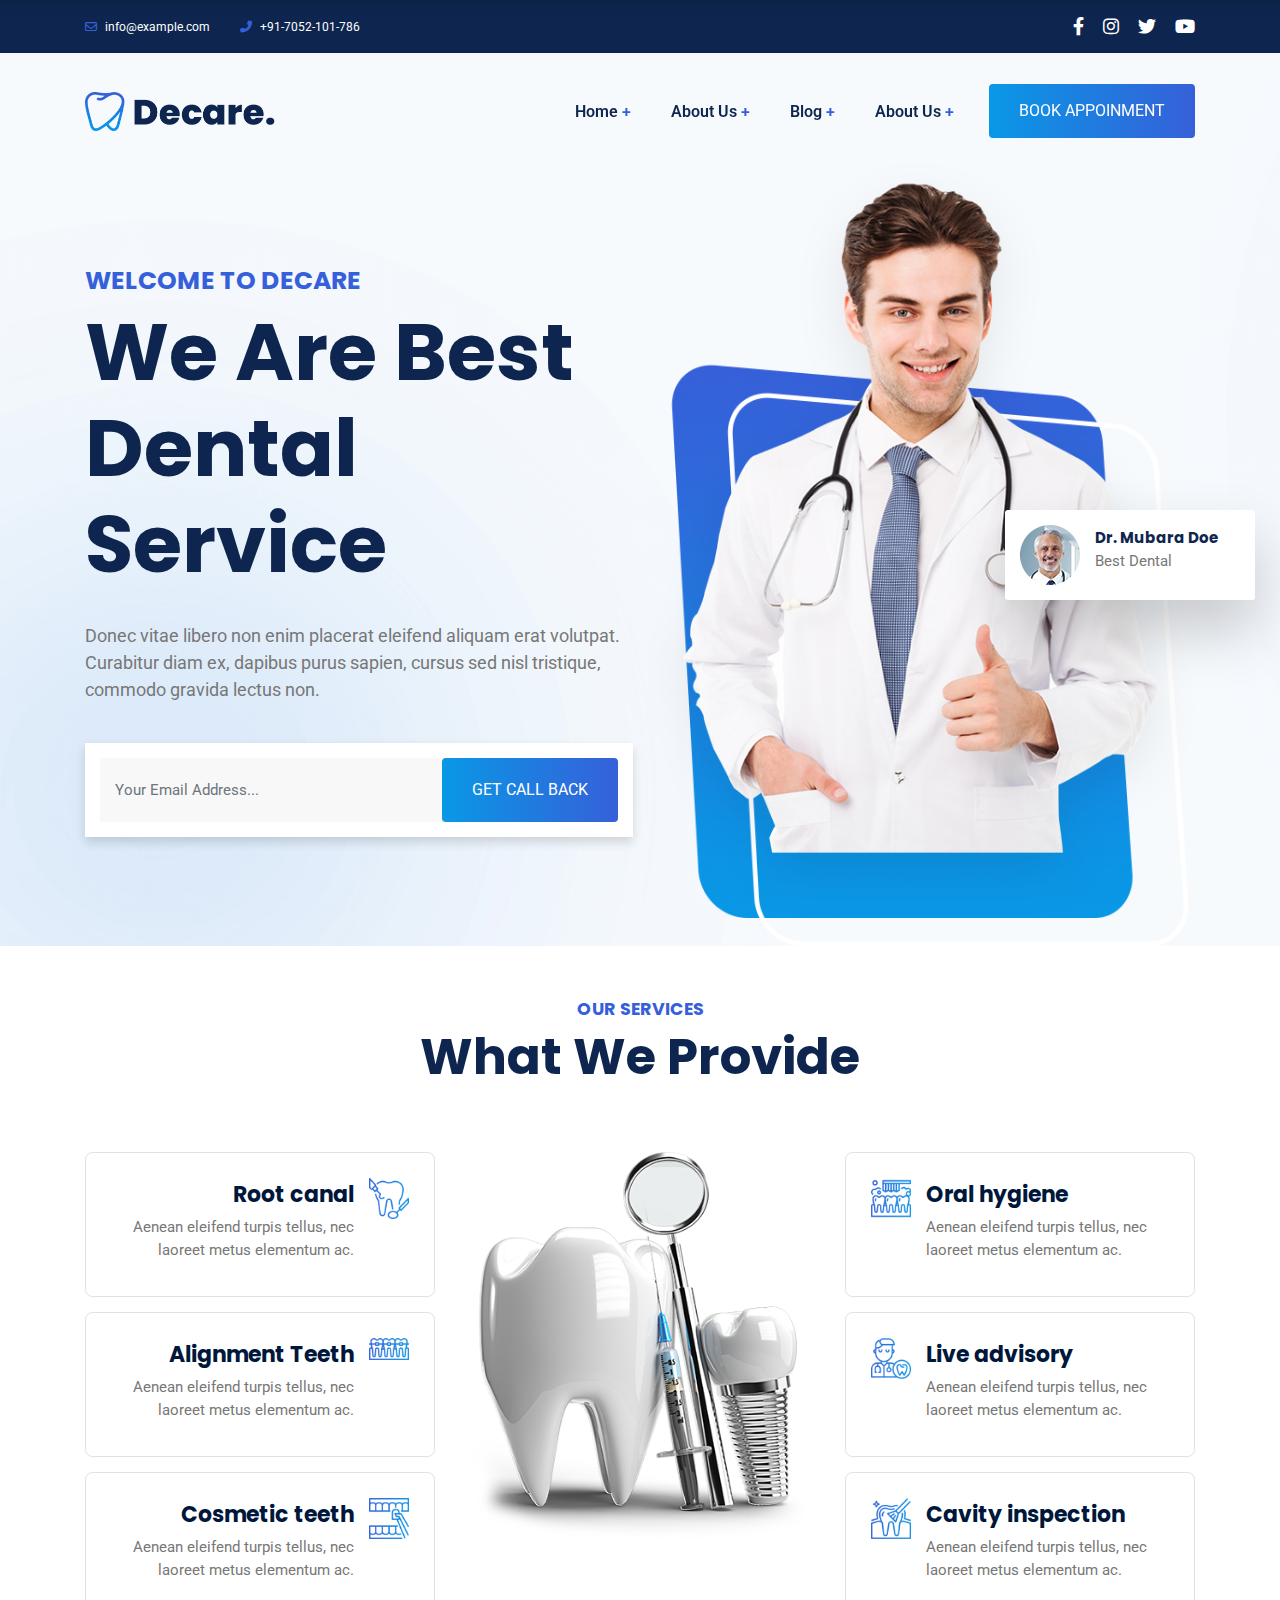
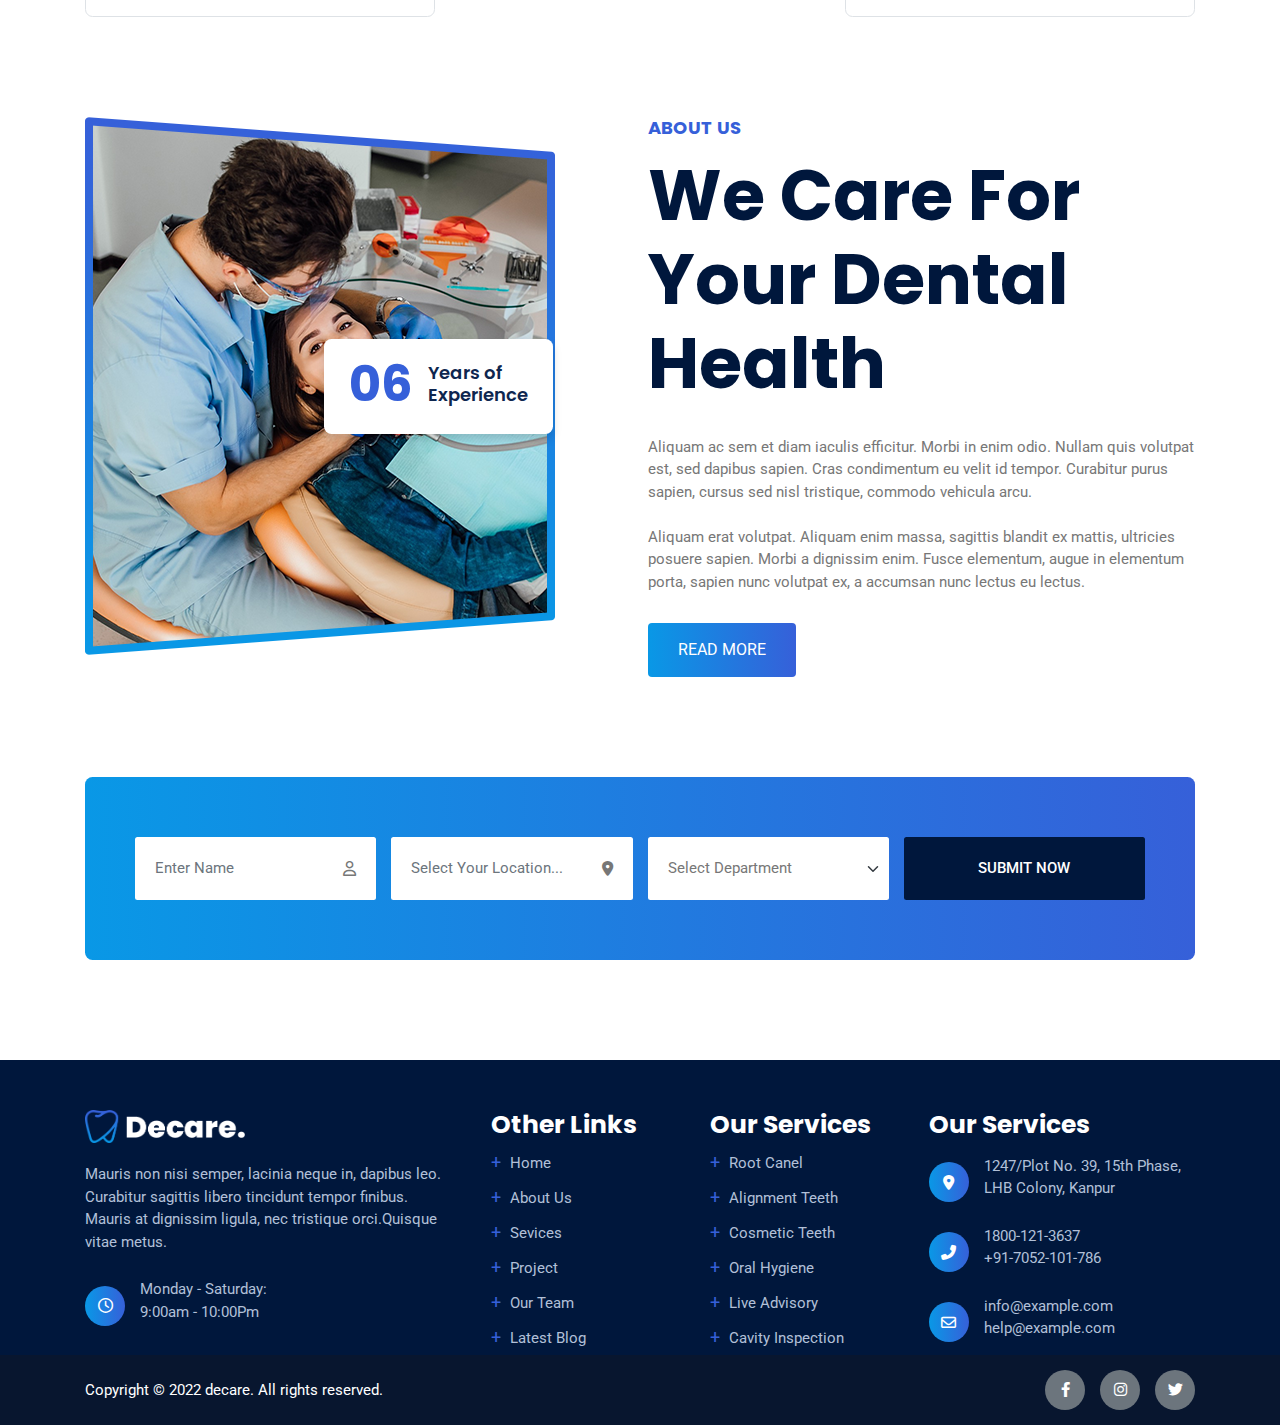
==== index.html @ ecaf7321 "initial commit" ====
<!DOCTYPE html>
<html lang="en">

<head>
    <meta charset="UTF-8" />
    <meta http-equiv="X-UA-Compatible" content="IE=edge" />
    <meta name="viewport" content="width=device-width, initial-scale=1.0" />

    <!-- Fonts -->
    <link rel="preconnect" href="https://fonts.googleapis.com">
    <link rel="preconnect" href="https://fonts.gstatic.com" crossorigin>
    <link
        href="https://fonts.googleapis.com/css2?family=Poppins:wght@400;500;600;700&family=Roboto:wght@400;500;700&display=swap"
        rel="stylesheet">

    <!-- Fontawesome CSS -->
    <link rel="stylesheet" href="assets/vendors/fontawesome/css/all.min.css" />

    <!-- Bootstrap CSS -->
    <link rel="stylesheet" href="assets/css/bootstrap.min.css" />

    <!-- Swiper CSS -->
    <link rel="stylesheet" href="assets/css/swiper-bundle.min.css" />

    <!-- Custom CSS -->
    <link rel="stylesheet" href="assets/css/main.css" />
    <title>Dental Care</title>
</head>

<body>

    <!-- Header Starts Here -->
    <header class="header" id="header">
        <!-- Header Top -->
        <div class="header-top bgText text-white py-4">
            <div class="container">
                <div class="d-flex justify-content-between align-items-center">
                    <div class="d-flex align-items-center gap-4 gap-xl-5 fs-12 py-2">
                        <div class="">
                            <span class="themeColorDark me-2">
                                <i class="fa-regular fa-envelope"></i>
                            </span>
                            <span>
                                info@example.com
                            </span>
                        </div>
                        <div class="">
                            <span class="themeColorDark me-2">
                                <i class="fa-solid fa-phone-flip"></i>
                            </span>
                            <span>
                                +91-7052-101-786
                            </span>
                        </div>
                    </div>
                    <div class="">
                        <ul class="fs-18">
                            <li class="d-inline-block ms-4">
                                <a class="text-white hoverThemeDark" href="#">
                                    <i class="fa-brands fa-facebook-f"></i>
                                </a>
                            </li>
                            <li class="d-inline-block ms-4">
                                <a class="text-white hoverThemeDark" href="#">
                                    <i class="fa-brands fa-instagram"></i>
                                </a>
                            </li>
                            <li class="d-inline-block ms-4">
                                <a class="text-white hoverThemeDark" href="#">
                                    <i class="fa-brands fa-twitter"></i>
                                </a>
                            </li>
                            <li class="d-inline-block ms-4">
                                <a class="text-white hoverThemeDark" href="#">
                                    <i class="fa-brands fa-youtube"></i>
                                </a>
                            </li>
                        </ul>

                    </div>
                </div>
            </div>
        </div>

        <!-- Header Main -->
        <nav class="navbar navbar-expand-lg bg-transparent pt-5 position-relative" style="z-index: 1000">
            <div class="container">
                <a class="navbar-brand logo" href="index.html">
                    <img src="assets/images/logo.png" alt="Logo">
                </a>

                <button class="navbar-toggler" type="button" data-bs-toggle="collapse"
                    data-bs-target="#navbarSupportedContent" aria-controls="navbarSupportedContent"
                    aria-expanded="false" aria-label="Toggle navigation">
                    <span class="navbar-toggler-icon"></span>
                </button>

                <div class="collapse navbar-collapse" id="navbarSupportedContent">
                    <ul
                        class="navbar-nav ms-auto mb-2 mb-lg-0 fontRoboto fw-semibold align-items-center gap-5 text-capitalize">
                        <li class="nav-item">
                            <a class="nav-link textColor hoverThemeDark" aria-current="page" href="index.html">
                                Home
                                <span class="themeColorDark">+</span>
                            </a>
                        </li>
                        <li class="nav-item">
                            <a class="nav-link textColor hoverThemeDark" aria-current="page" href="index.html">
                                About Us
                                <span class="themeColorDark">+</span>
                            </a>
                        </li>
                        <li class="nav-item">
                            <a class="nav-link textColor hoverThemeDark" aria-current="page" href="blog.html">
                                Blog
                                <span class="themeColorDark">+</span>
                            </a>
                        </li>
                        <li class="nav-item">
                            <a class="nav-link textColor hoverThemeDark" aria-current="page" href="contact.html">
                                About Us
                                <span class="themeColorDark">+</span>
                            </a>
                        </li>
                        <li class="nav-item">
                            <a class="btn btnPrimary py-4" aria-current="page" href="contact.html">
                                Book appoinment
                            </a>
                        </li>
                    </ul>
                </div>
            </div>
        </nav>

        <!-- Sticy Navbar -->
        <nav class="navbar navbar-expand-lg bg-white shadow py-4" id="stickyNav">
            <div class="container">
                <a class="navbar-brand logo" href="index.html">
                    <img src="assets/images/logo.png" alt="Logo">
                </a>

                <button class="navbar-toggler" type="button" data-bs-toggle="collapse"
                    data-bs-target="#navbarSupportedContent" aria-controls="navbarSupportedContent"
                    aria-expanded="false" aria-label="Toggle navigation">
                    <span class="navbar-toggler-icon"></span>
                </button>

                <div class="collapse navbar-collapse" id="navbarSupportedContent">
                    <ul
                        class="navbar-nav ms-auto mb-2 mb-lg-0 fontRoboto fw-semibold align-items-center gap-5 text-capitalize">
                        <li class="nav-item">
                            <a class="nav-link textColor hoverThemeDark" aria-current="page" href="index.html">
                                Home
                                <span class="themeColorDark">+</span>
                            </a>
                        </li>
                        <li class="nav-item">
                            <a class="nav-link textColor hoverThemeDark" aria-current="page" href="index.html">
                                About Us
                                <span class="themeColorDark">+</span>
                            </a>
                        </li>
                        <li class="nav-item">
                            <a class="nav-link textColor hoverThemeDark" aria-current="page" href="blog.html">
                                Blog
                                <span class="themeColorDark">+</span>
                            </a>
                        </li>
                        <li class="nav-item">
                            <a class="nav-link textColor hoverThemeDark" aria-current="page" href="contact.html">
                                About Us
                                <span class="themeColorDark">+</span>
                            </a>
                        </li>
                        <li class="nav-item">
                            <a class="btn btnPrimary py-4" aria-current="page" href="contact.html">
                                Book appoinment
                            </a>
                        </li>
                    </ul>
                </div>
            </div>
        </nav>
    </header>
    <!-- Header Ends Here -->



    <!-- Main Contents Start Here -->
    <main class="main" id="main">

        <!-- Home Banner Section Starts Here -->
        <section class="homeBanner pb-0">
            <div class="container">
                <div class="row align-items-center">
                    <div class="col-lg-6">
                        <div class="">
                            <h3 class="text-uppercase themeColorDark fw-bold fontPoppins h1 lh-base">Welcome to decare
                            </h3>
                            <h1 class="text-capitalize fw-bold fontPoppins fs-80 mb-5">We are best dental service
                            </h1>
                            <p class="fs-18 textColorLight lh-base mb-5 pb-3">
                                Donec vitae libero non enim placerat eleifend aliquam erat volutpat. Curabitur diam ex,
                                dapibus purus sapien, cursus sed
                                nisl tristique, commodo gravida lectus non.
                            </p>

                            <form action="">
                                <div class="input-group mb-3 bg-white border-0 p-4 shadow">
                                    <input type="email" class="form-control bgLight3 px-4 fs-15"
                                        placeholder="Your Email Address..." required>
                                    <span class="input-group-text border-0 bg-transparent p-0">
                                        <button class="btn btnPrimary">Get call back</button>
                                    </span>
                                </div>
                            </form>
                        </div>
                    </div>
                    <div class="col-lg-6">
                        <div class="position-relative d-flex flex-column justify-content-center">
                            <img class="w-100" src="assets/images/homeBanner.png" alt="">
                            <div class="flotingInfo">
                                <div class="aliment-icon-red">
                                    <img src="assets/images/floatingDocImg.png" alt="icon">
                                </div>
                                <div class="flotingInfoContent">
                                    <h3 class="fontPoppins fw-bold fs-15">Dr. Mubara Doe</h3>
                                    <p class="textColorLight fs-15">Best Dental</p>
                                </div>
                            </div>
                        </div>
                    </div>
                </div>
            </div>
        </section>
        <!-- Home Banner Section Ends Here -->


        <!-- Service Section Starts Here -->
        <section class="services">
            <div class="container">
                <div class="row g-5">
                    <div class="col-lg-12 mb-5">
                        <div class="sectionHeader text-center fontPoppins">
                            <h3 class="text-uppercase themeColorDark fw-bold lh-base">Our services</h3>
                            <h1 class="text-capitalize fs-50 fw-bold">What we provide</h1>
                        </div>
                    </div>

                    <div class="col-lg-4">
                        <div class="row g-4 text-end">

                            <div class="col-lg-12">
                                <div class="serviceBox d-flex gap-4 border rounded-4 p-25">
                                    <div class="serviceDetails">
                                        <h3 class="textColorDark fw-bold lh-base fontPoppins fs-22">Root canal</h3>
                                        <p class="fs-15 textColorLight lh-base">
                                            Aenean eleifend turpis tellus, nec laoreet metus elementum ac.
                                        </p>
                                    </div>
                                    <div class="serviceImg">
                                        <img src="assets/images/rootCanal.png" alt="">
                                    </div>
                                </div>
                            </div>

                            <div class="col-lg-12">
                                <div class="serviceBox d-flex gap-4 border rounded-4 p-25">
                                    <div class="serviceDetails">
                                        <h3 class="textColorDark fw-bold lh-base fontPoppins fs-22">Alignment Teeth</h3>
                                        <p class="fs-15 textColorLight lh-base">
                                            Aenean eleifend turpis tellus, nec laoreet metus elementum ac.
                                        </p>
                                    </div>
                                    <div class="serviceImg">
                                        <img src="assets/images/alignmentTeeth.png" alt="">
                                    </div>
                                </div>
                            </div>

                            <div class="col-lg-12">
                                <div class="serviceBox d-flex gap-4 border rounded-4 p-25">
                                    <div class="serviceDetails">
                                        <h3 class="textColorDark fw-bold lh-base fontPoppins fs-22">Cosmetic teeth</h3>
                                        <p class="fs-15 textColorLight lh-base">
                                            Aenean eleifend turpis tellus, nec laoreet metus elementum ac.
                                        </p>
                                    </div>
                                    <div class="serviceImg">
                                        <img src="assets/images/cosmeticTeeth.png" alt="">
                                    </div>
                                </div>
                            </div>

                        </div>
                    </div>

                    <div class="col-lg-4">
                        <div class="">
                            <img class="w-100" src="assets/images/serviceTeeth.png" alt="">
                        </div>
                    </div>

                    <div class="col-lg-4">
                        <div class="row g-4 text-start">

                            <div class="col-lg-12">
                                <div class="serviceBox d-flex gap-4 border rounded-4 p-25">
                                    <div class="serviceImg">
                                        <img src="assets/images/oralHygiene.png" alt="">
                                    </div>
                                    <div class="serviceDetails">
                                        <h3 class="textColorDark fw-bold lh-base fontPoppins fs-22">Oral hygiene</h3>
                                        <p class="fs-15 textColorLight lh-base">
                                            Aenean eleifend turpis tellus, nec laoreet metus elementum ac.
                                        </p>
                                    </div>
                                </div>
                            </div>

                            <div class="col-lg-12">
                                <div class="serviceBox d-flex gap-4 border rounded-4 p-25">
                                    <div class="serviceImg">
                                        <img src="assets/images/liveAdvisory.png" alt="">
                                    </div>
                                    <div class="serviceDetails">
                                        <h3 class="textColorDark fw-bold lh-base fontPoppins fs-22">Live advisory</h3>
                                        <p class="fs-15 textColorLight lh-base">
                                            Aenean eleifend turpis tellus, nec laoreet metus elementum ac.
                                        </p>
                                    </div>
                                </div>
                            </div>

                            <div class="col-lg-12">
                                <div class="serviceBox d-flex gap-4 border rounded-4 p-25">
                                    <div class="serviceImg">
                                        <img src="assets/images/cavityInspection.png" alt="">
                                    </div>
                                    <div class="serviceDetails">
                                        <h3 class="textColorDark fw-bold lh-base fontPoppins fs-22">Cavity inspection
                                        </h3>
                                        <p class="fs-15 textColorLight lh-base">
                                            Aenean eleifend turpis tellus, nec laoreet metus elementum ac.
                                        </p>
                                    </div>
                                </div>
                            </div>

                        </div>
                    </div>

                </div>
            </div>
        </section>
        <!-- Service Section Ends Here -->


        <!-- About Section Starts Here -->
        <section class="about">
            <div class="container">
                <div class="row">
                    <div class="col-lg-6">
                        <div class="aboutImg position-relative d-flex align-items-center">
                            <img class="img-fluid" src="assets/images/aboutBanner.png" alt="">
                            <div class="experienceHighlight position-absolute bg-white d-flex align-items-center gap-4 fontPoppins px-25 py-4 rounded-4 shadow"
                                style="right: 8rem;">
                                <h1 class="fs-50 fw-bold themeColorDark">06</h1>
                                <h4 class="fs-18 fw-semibold">
                                    Years of
                                    <br>
                                    Experience
                                </h4>
                            </div>
                        </div>
                    </div>

                    <div class="col-lg-6">
                        <div class="aboutDetails">
                            <h4 class="fs-18 fw-bold fontPoppins themeColorDark text-uppercase mb-4">About us</h4>
                            <h1 class="fs-70 fw-bold fontPoppins textColorDark text-capitalize mb-5">
                                We Care For Your Dental Health
                            </h1>

                            <p class="fs-15 textColorLight lh-base mb-5">
                                Aliquam ac sem et diam iaculis efficitur. Morbi in enim odio. Nullam quis volutpat est,
                                sed dapibus sapien. Cras
                                condimentum eu velit id tempor. Curabitur purus sapien, cursus sed nisl tristique,
                                commodo vehicula arcu.
                                <br>
                                <br>
                                Aliquam erat volutpat. Aliquam enim massa, sagittis blandit ex mattis, ultricies posuere
                                sapien. Morbi a dignissim enim.
                                Fusce elementum, augue in elementum porta, sapien nunc volutpat ex, a accumsan nunc
                                lectus eu lectus.
                            </p>

                            <a href="about.html" class="btn btnPrimary py-4">Read more</a>
                        </div>
                    </div>
                </div>
            </div>
        </section>
        <!-- About Section Ends Here -->


        <!-- Booking Section Starts Here -->
        <section class="booking">
            <div class="container">
                <div class="bgGradient rounded-4 px-50 py-60">
                    <form action="">
                        <div class="row g-4 justify-content-center">

                            <div class="col-lg-3">
                                <div class="input-group">
                                    <input type="text" class="form-control fs-15 p-20" placeholder="Enter Name">
                                    <span class="input-group-text fs-15 border-0 bg-white textColorLight p-20">
                                        <i class="fa-regular fa-user"></i>
                                    </span>
                                </div>
                            </div>

                            <div class="col-lg-3">
                                <div class="input-group">
                                    <input type="text" class="form-control fs-15 p-20"
                                        placeholder="Select Your Location...">
                                    <span class="input-group-text fs-15 border-0 bg-white textColorLight p-20">
                                        <i class="fa-solid fa-location-dot"></i>
                                    </span>
                                </div>
                            </div>

                            <div class="col-lg-3">
                                <select class="form-select fs-15 p-20 textColorLight">
                                    <option selected>Select Department</option>
                                    <option value="1">One</option>
                                    <option value="2">Two</option>
                                    <option value="3">Three</option>
                                </select>
                            </div>

                            <div class="col-lg-3">
                                <button class="btn fs-15 text-uppercase bgDark text-white p-20 w-100 fw-medium">Submit
                                    now</button>
                            </div>

                        </div>
                    </form>
                </div>
            </div>
        </section>
        <!-- Booking Section Ends Here -->


    </main>
    <!-- Main Contents End Here -->


    <!-- Footer Starts Here -->
    <footer class="footer bgDark pt-50 mt-50" id="footer">
        <div class="container">
            <div class="row g-4 justify-content-between  textColorLight2">
                <div class="col-lg-4">
                    <div class="footerCol">
                        <a href="index.html" class="d-inline-block mb-20">
                            <img class="logoSmall" src="assets/images/logoWhite.png" alt="">
                        </a>

                        <p class="fs-15 lh-base mb-25">
                            Mauris non nisi semper, lacinia neque in, dapibus leo. Curabitur sagittis libero tincidunt
                            tempor finibus. Mauris at
                            dignissim ligula, nec tristique orci.Quisque vitae metus.
                        </p>

                        <div class="d-flex gap-4 align-items-center">
                            <div class="circleIcon">
                                <i class="fa-regular fa-clock"></i>
                            </div>

                            <p class="iconDetails fs-15 lh-base">
                                Monday - Saturday:
                                <br>
                                9:00am - 10:00Pm
                            </p>
                        </div>
                    </div>
                </div>
                <div class="col-lg-2">
                    <div class="footerCol">
                        <h1 class="text-white text-capitalize fontPoppins fw-bold">Other links</h1>

                        <ul class="text-capitalize fs-15 lh-lg">
                            <li>
                                <a class="textColorLight2" href="index.html">
                                    <span class="themeColorDark fs-3 me-2">+</span>
                                    <span class="hoverWhite">Home</span>
                                </a>
                            </li>
                            <li>
                                <a class="textColorLight2" href="about.html">
                                    <span class="themeColorDark fs-3 me-2">+</span>
                                    <span class="hoverWhite">About us</span>
                                </a>
                            </li>
                            <li>
                                <a class="textColorLight2" href="services.html">
                                    <span class="themeColorDark fs-3 me-2">+</span>
                                    <span class="hoverWhite">Sevices</span>
                                </a>
                            </li>
                            <li>
                                <a class="textColorLight2" href="projects.html">
                                    <span class="themeColorDark fs-3 me-2">+</span>
                                    <span class="hoverWhite">Project</span>
                                </a>
                            </li>
                            <li>
                                <a class="textColorLight2" href="team.html">
                                    <span class="themeColorDark fs-3 me-2">+</span>
                                    <span class="hoverWhite">Our team</span>
                                </a>
                            </li>
                            <li>
                                <a class="textColorLight2" href="blog.html">
                                    <span class="themeColorDark fs-3 me-2">+</span>
                                    <span class="hoverWhite">Latest blog</span>
                                </a>
                            </li>
                        </ul>
                    </div>
                </div>
                <div class="col-lg-2">
                    <div class="footerCol">
                        <h1 class="text-white text-capitalize fontPoppins fw-bold">Our services</h1>

                        <ul class="text-capitalize fs-15 lh-lg">
                            <li>
                                <a class="textColorLight2" href="#">
                                    <span class="themeColorDark fs-3 me-2">+</span>
                                    <span class="hoverWhite">Root Canel</span>
                                </a>
                            </li>
                            <li>
                                <a class="textColorLight2" href="#">
                                    <span class="themeColorDark fs-3 me-2">+</span>
                                    <span class="hoverWhite">Alignment Teeth</span>
                                </a>
                            </li>
                            <li>
                                <a class="textColorLight2" href="#">
                                    <span class="themeColorDark fs-3 me-2">+</span>
                                    <span class="hoverWhite">Cosmetic Teeth</span>
                                </a>
                            </li>
                            <li>
                                <a class="textColorLight2" href="#">
                                    <span class="themeColorDark fs-3 me-2">+</span>
                                    <span class="hoverWhite">Oral Hygiene</span>
                                </a>
                            </li>
                            <li>
                                <a class="textColorLight2" href="#">
                                    <span class="themeColorDark fs-3 me-2">+</span>
                                    <span class="hoverWhite">Live Advisory</span>
                                </a>
                            </li>
                            <li>
                                <a class="textColorLight2" href="#">
                                    <span class="themeColorDark fs-3 me-2">+</span>
                                    <span class="hoverWhite">Cavity Inspection</span>
                                </a>
                            </li>
                        </ul>
                    </div>
                </div>
                <div class="col-lg-4 col-xl-3">
                    <div class="footerCol">
                        <h1 class="text-white text-capitalize fontPoppins fw-bold">Our services</h1>

                        <div class="d-flex gap-4 align-items-center mt-4">
                            <div class="circleIcon">
                                <i class="fa-solid fa-location-dot"></i>
                            </div>

                            <p class="iconDetails fs-15 lh-base">
                                1247/Plot No. 39, 15th Phase,
                                <br>
                                LHB Colony, Kanpur
                            </p>
                        </div>

                        <div class="d-flex gap-4 align-items-center mt-4">
                            <div class="circleIcon">
                                <i class="fa-solid fa-phone-flip"></i>
                            </div>

                            <p class="iconDetails fs-15 lh-base">
                                1800-121-3637
                                <br>
                                +91-7052-101-786
                            </p>
                        </div>

                        <div class="d-flex gap-4 align-items-center mt-4">
                            <div class="circleIcon">
                                <i class="fa-regular fa-envelope"></i>
                            </div>

                            <p class="iconDetails fs-15 lh-base">
                                <a class="textColorLight2 hoverWhite"
                                    href="mailto:info@example.com">info@example.com</a>
                                <br>
                                <a class="textColorLight2 hoverWhite"
                                    href="mailto:help@example.com">help@example.com</a>
                            </p>
                        </div>

                    </div>
                </div>
            </div>
        </div>

        <div class="copyRight py-4 bgDark2 text-white">
            <div class="container">
                <div class="d-flex justify-content-between align-items-center">
                    <p class="fs-15 mb-0">
                        Copyright &copy; 2022 decare. All rights reserved.
                    </p>

                    <div class="socialIcons d-flex gap-4">
                        <a href="#" class="circleIcon bgImgNone bg-secondary text-white">
                            <i class="fa-brands fa-facebook-f"></i>
                        </a>
                        <a href="#" class="circleIcon bgImgNone bg-secondary text-white">
                            <i class="fa-brands fa-instagram"></i>
                        </a>
                        <a href="#" class="circleIcon bgImgNone bg-secondary text-white">
                            <i class="fa-brands fa-twitter"></i>
                        </a>
                    </div>
                </div>
            </div>
        </div>
    </footer>
    <!-- Footer Ends Here -->



    <script src="assets/js/bootstrap.bundle.min.js"></script>
    <script src="assets/js/swiper-bundle.min.js"></script>
    <script src="assets/js/jquery.min.js"></script>
    <script src="assets/js/script.js"></script>
</body>

</html>
---- assets/css/main.css ----
@import url("custom-css/reset.css");
@import url("custom-css/variables.css");
@import url("custom-css/reusable.css");
@import url("custom-css/button.css");
@import url("custom-css/header.css");
@import url("style.css");
@import url("custom-css/media-queries.css");
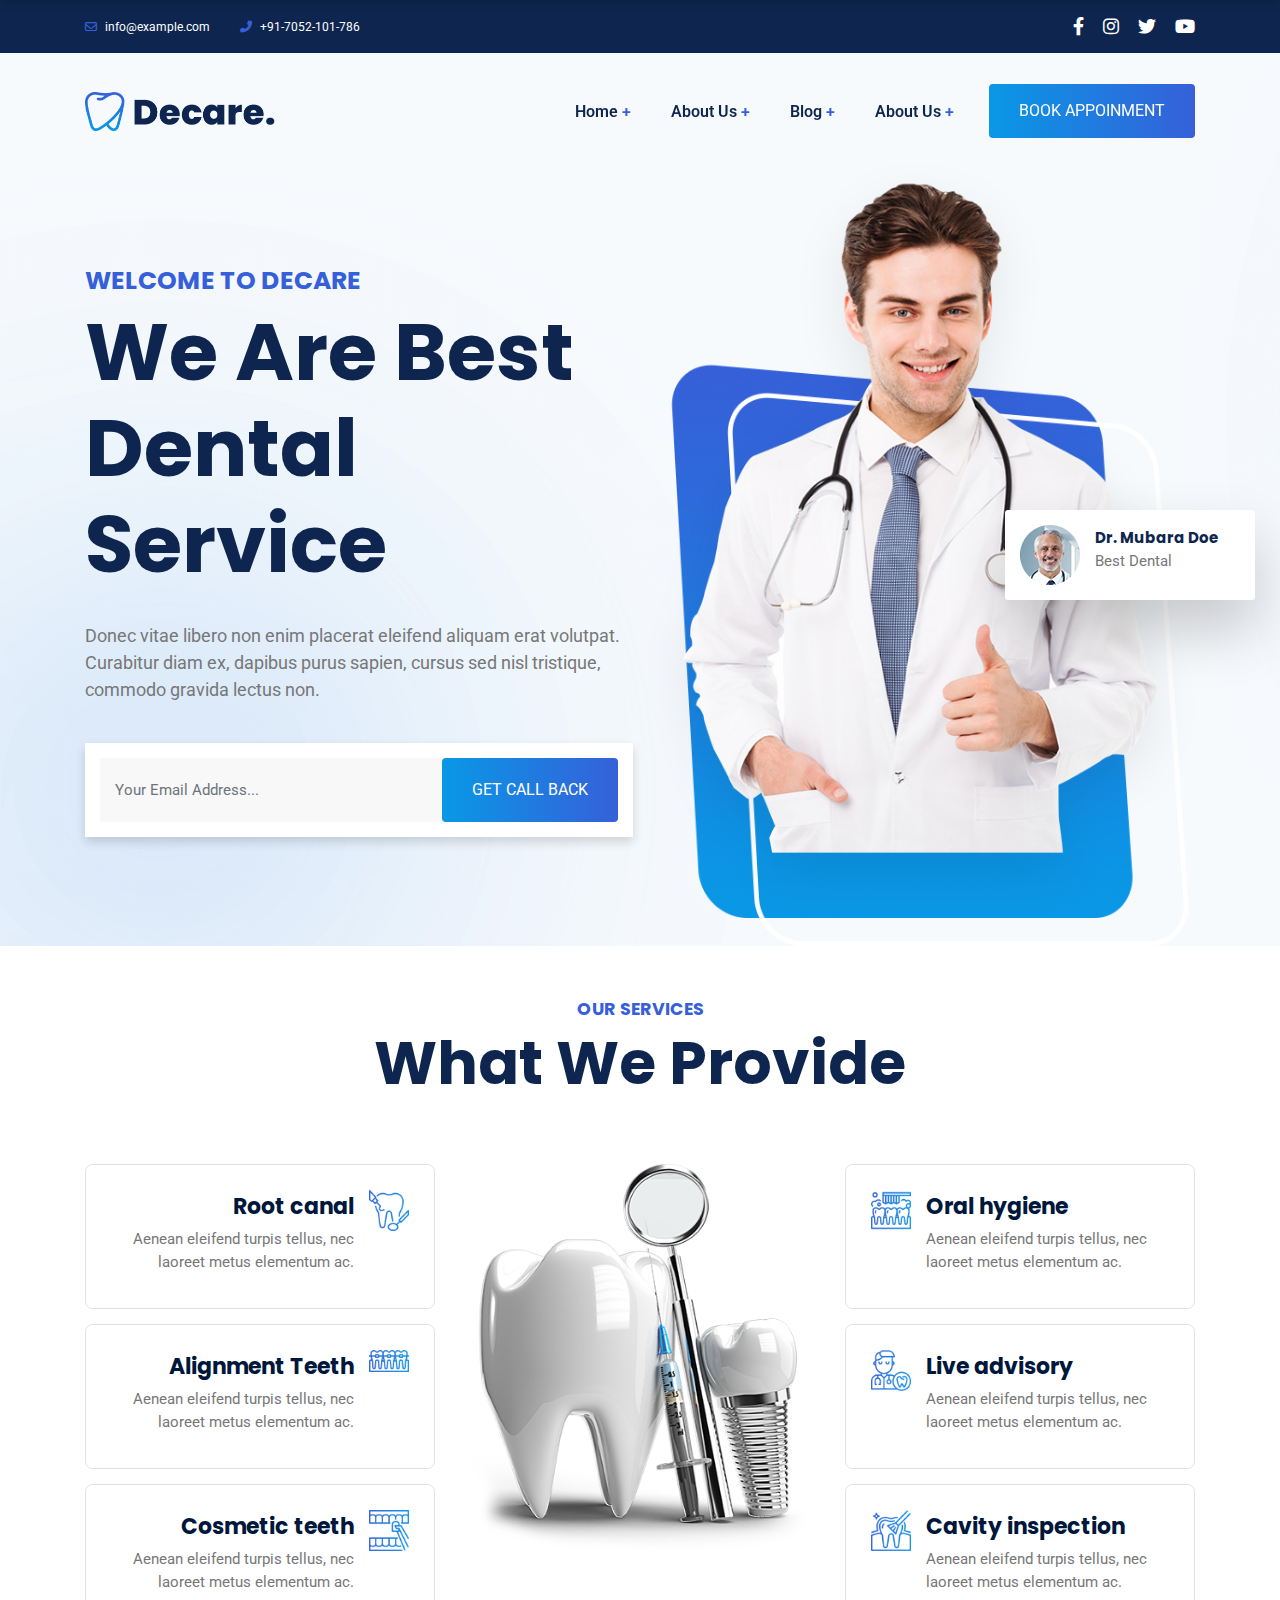
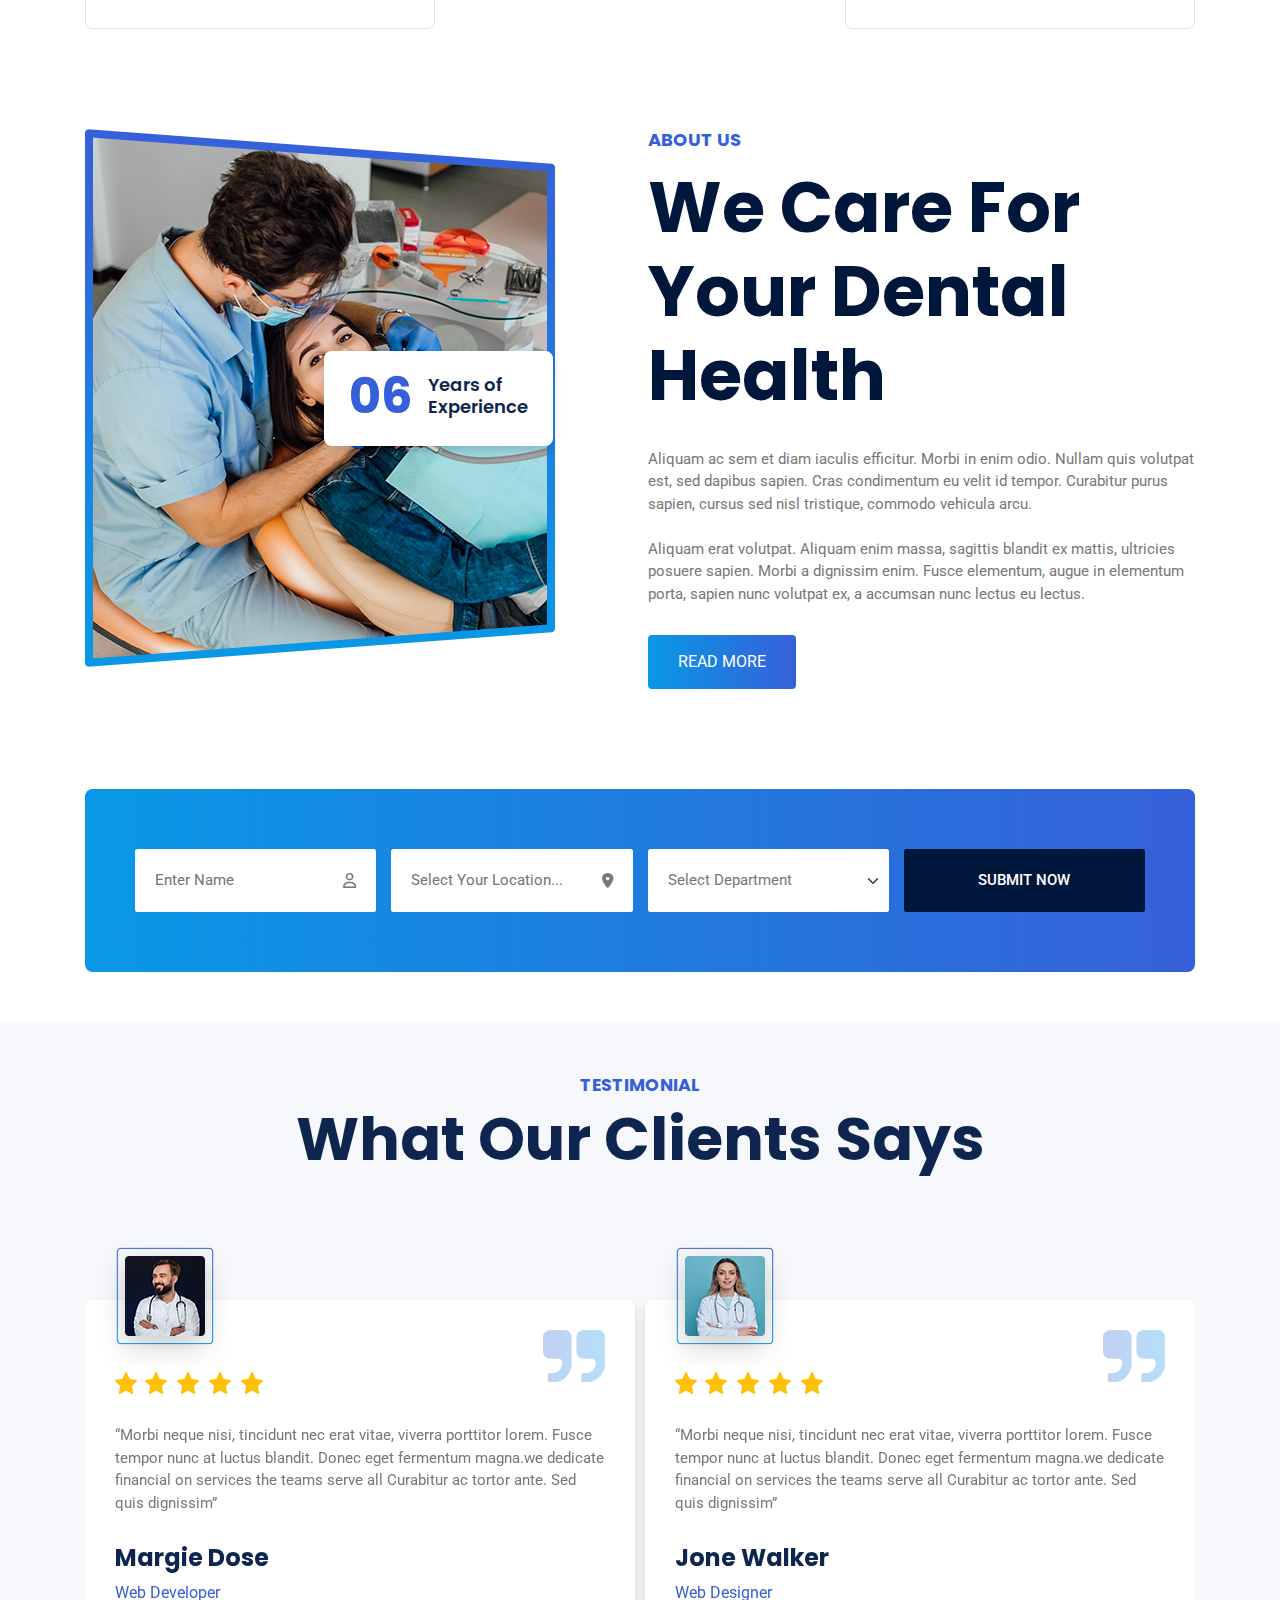
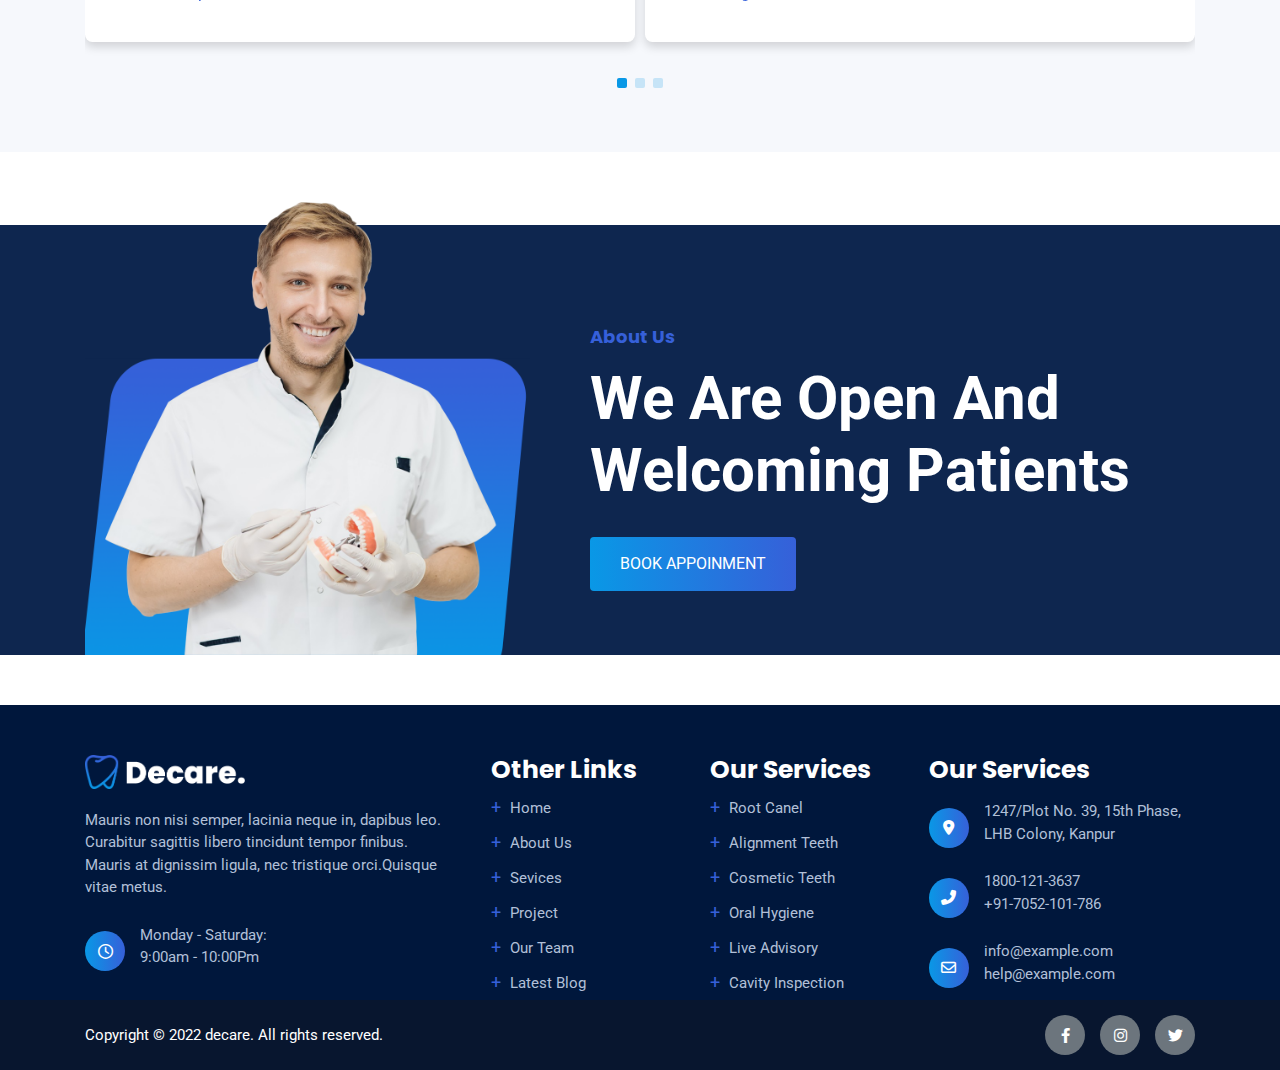
==== commit d4d2b7b6: "initial commit" ====
--- a/index.html
+++ b/index.html
@@ -243,7 +243,7 @@
                     <div class="col-lg-12 mb-5">
                         <div class="sectionHeader text-center fontPoppins">
                             <h3 class="text-uppercase themeColorDark fw-bold lh-base">Our services</h3>
-                            <h1 class="text-capitalize fs-50 fw-bold">What we provide</h1>
+                            <h1 class="text-capitalize fs-60 fw-bold">What we provide</h1>
                         </div>
                     </div>
 
@@ -452,6 +452,143 @@
         <!-- Booking Section Ends Here -->
 
 
+        <!-- Testimonial Section Starts Here -->
+        <section class="testimonial bgLight4">
+            <div class="container">
+                <div class="row g-5">
+
+                    <div class="col-lg-12 mb-5">
+                        <div class="sectionHeader text-center fontPoppins">
+                            <h3 class="text-uppercase themeColorDark fw-bold lh-base">Testimonial</h3>
+                            <h1 class="text-capitalize fs-60 fw-bold">
+                                What Our Clients Says
+                            </h1>
+                        </div>
+                    </div>
+
+                    <div class="col-lg-12">
+
+                        <div class="swiper testimonialSwiper">
+                            <div class="swiper-wrapper py-60">
+                                <div
+                                    class="swiper-slide singleTestimonial bg-white rounded-4 p-5 shadow position-relative">
+                                    <div class="testAuthor" style="margin-top: -9rem; margin-left: -1.6rem;">
+                                        <img class="img-fluid" src="assets/images/testiAvatar.png" alt="img">
+                                    </div>
+                                    <div class="reviewerImg mb-5">
+                                        <img class="img-fluid" src="assets/images/reviewIcon.png" alt="img">
+                                    </div>
+                                    <p class="fs-15 textColorLight lh-base mb-5">
+                                        “Morbi neque nisi, tincidunt nec erat vitae, viverra porttitor lorem. Fusce
+                                        tempor nunc
+                                        at luctus blandit. Donec
+                                        eget fermentum magna.we dedicate financial on services the teams serve all
+                                        Curabitur ac
+                                        tortor ante. Sed quis
+                                        dignissim”
+                                    </p>
+                                    <div class="reviewerImg">
+                                        <h3 class="fs-24 fw-bold fontPoppins mb-3">Margie Dose</h3>
+                                        <p class="themeColorDark">Web Developer</p>
+                                    </div>
+                                    <div class="qtImg position-absolute top-0 end-0 pt-5 pe-5">
+                                        <img class="img-fluid" src="assets/images/qtIcon.png" alt="img">
+                                    </div>
+                                </div>
+                                <div
+                                    class="swiper-slide singleTestimonial bg-white rounded-4 p-5 shadow position-relative">
+                                    <div class="testAuthor" style="margin-top: -9rem; margin-left: -1.6rem;">
+                                        <img class="img-fluid" src="assets/images/testiAvatar2.png" alt="img">
+                                    </div>
+                                    <div class="reviewerImg mb-5">
+                                        <img class="img-fluid" src="assets/images/reviewIcon.png" alt="img">
+                                    </div>
+                                    <p class="fs-15 textColorLight lh-base mb-5">
+                                        “Morbi neque nisi, tincidunt nec erat vitae, viverra porttitor lorem. Fusce
+                                        tempor nunc
+                                        at luctus blandit. Donec
+                                        eget fermentum magna.we dedicate financial on services the teams serve all
+                                        Curabitur ac
+                                        tortor ante. Sed quis
+                                        dignissim”
+                                    </p>
+                                    <div class="reviewerImg">
+                                        <h3 class="fs-24 fw-bold fontPoppins mb-3">Jone Walker</h3>
+                                        <p class="themeColorDark">Web Designer</p>
+                                    </div>
+                                    <div class="qtImg position-absolute top-0 end-0 pt-5 pe-5">
+                                        <img class="img-fluid" src="assets/images/qtIcon.png" alt="img">
+                                    </div>
+                                </div>
+                                <div
+                                    class="swiper-slide singleTestimonial bg-white rounded-4 p-5 shadow position-relative">
+                                    <div class="testAuthor" style="margin-top: -9rem; margin-left: -1.6rem;">
+                                        <img class="img-fluid" src="assets/images/testiAvatar.png" alt="img">
+                                    </div>
+                                    <div class="reviewerImg mb-5">
+                                        <img class="img-fluid" src="assets/images/reviewIcon.png" alt="img">
+                                    </div>
+                                    <p class="fs-15 textColorLight lh-base mb-5">
+                                        “Morbi neque nisi, tincidunt nec erat vitae, viverra porttitor lorem. Fusce
+                                        tempor nunc
+                                        at luctus blandit. Donec
+                                        eget fermentum magna.we dedicate financial on services the teams serve all
+                                        Curabitur ac
+                                        tortor ante. Sed quis
+                                        dignissim”
+                                    </p>
+                                    <div class="reviewerImg">
+                                        <h3 class="fs-24 fw-bold fontPoppins mb-3">Margie Dose</h3>
+                                        <p class="themeColorDark">Web Developer</p>
+                                    </div>
+                                    <div class="qtImg position-absolute top-0 end-0 pt-5 pe-5">
+                                        <img class="img-fluid" src="assets/images/qtIcon.png" alt="img">
+                                    </div>
+                                </div>
+                            </div>
+
+                            <div class="swiper-pagination"></div>
+                        </div>
+
+
+                    </div>
+
+                </div>
+            </div>
+        </section>
+        <!-- Testimonial Section Ends Here -->
+
+
+
+        <!-- Welcome Banner Section Starts Here -->
+        <section class="welcomeBanner pb-0"
+            style="background-image:url(assets/images/welcomeBannerBG.png); background-repeat: no-repeat; background-position: bottom;">
+            <div class="container">
+                <div class="row g-5 align-items-center">
+                    <div class="col-lg-5">
+                        <div class="welcomeBannerImg">
+                            <img class="w-100 h-auto" src="assets/images/welcomeBannerImg.png" alt="">
+                        </div>
+                    </div>
+                    <div class="col-lg-7">
+                        <div class="welcomeBannerText text-capitalize pt-60 ps-5">
+                            <h4 class="fs-18 fw-bold fontPoppins themeColorDark mb-4">About us</h4>
+                            <h1 class="fs-60 fw-bold text-white mb-5">
+                                We Are open And Welcoming Patients
+                            </h1>
+                            <a class="btn btnPrimary py-4" aria-current="page" href="contact.html">
+                                Book appoinment
+                            </a>
+                        </div>
+                    </div>
+                </div>
+            </div>
+        </section>
+        <!-- Welcome Banner Section Ends Here -->
+
+
+
+
     </main>
     <!-- Main Contents End Here -->
 
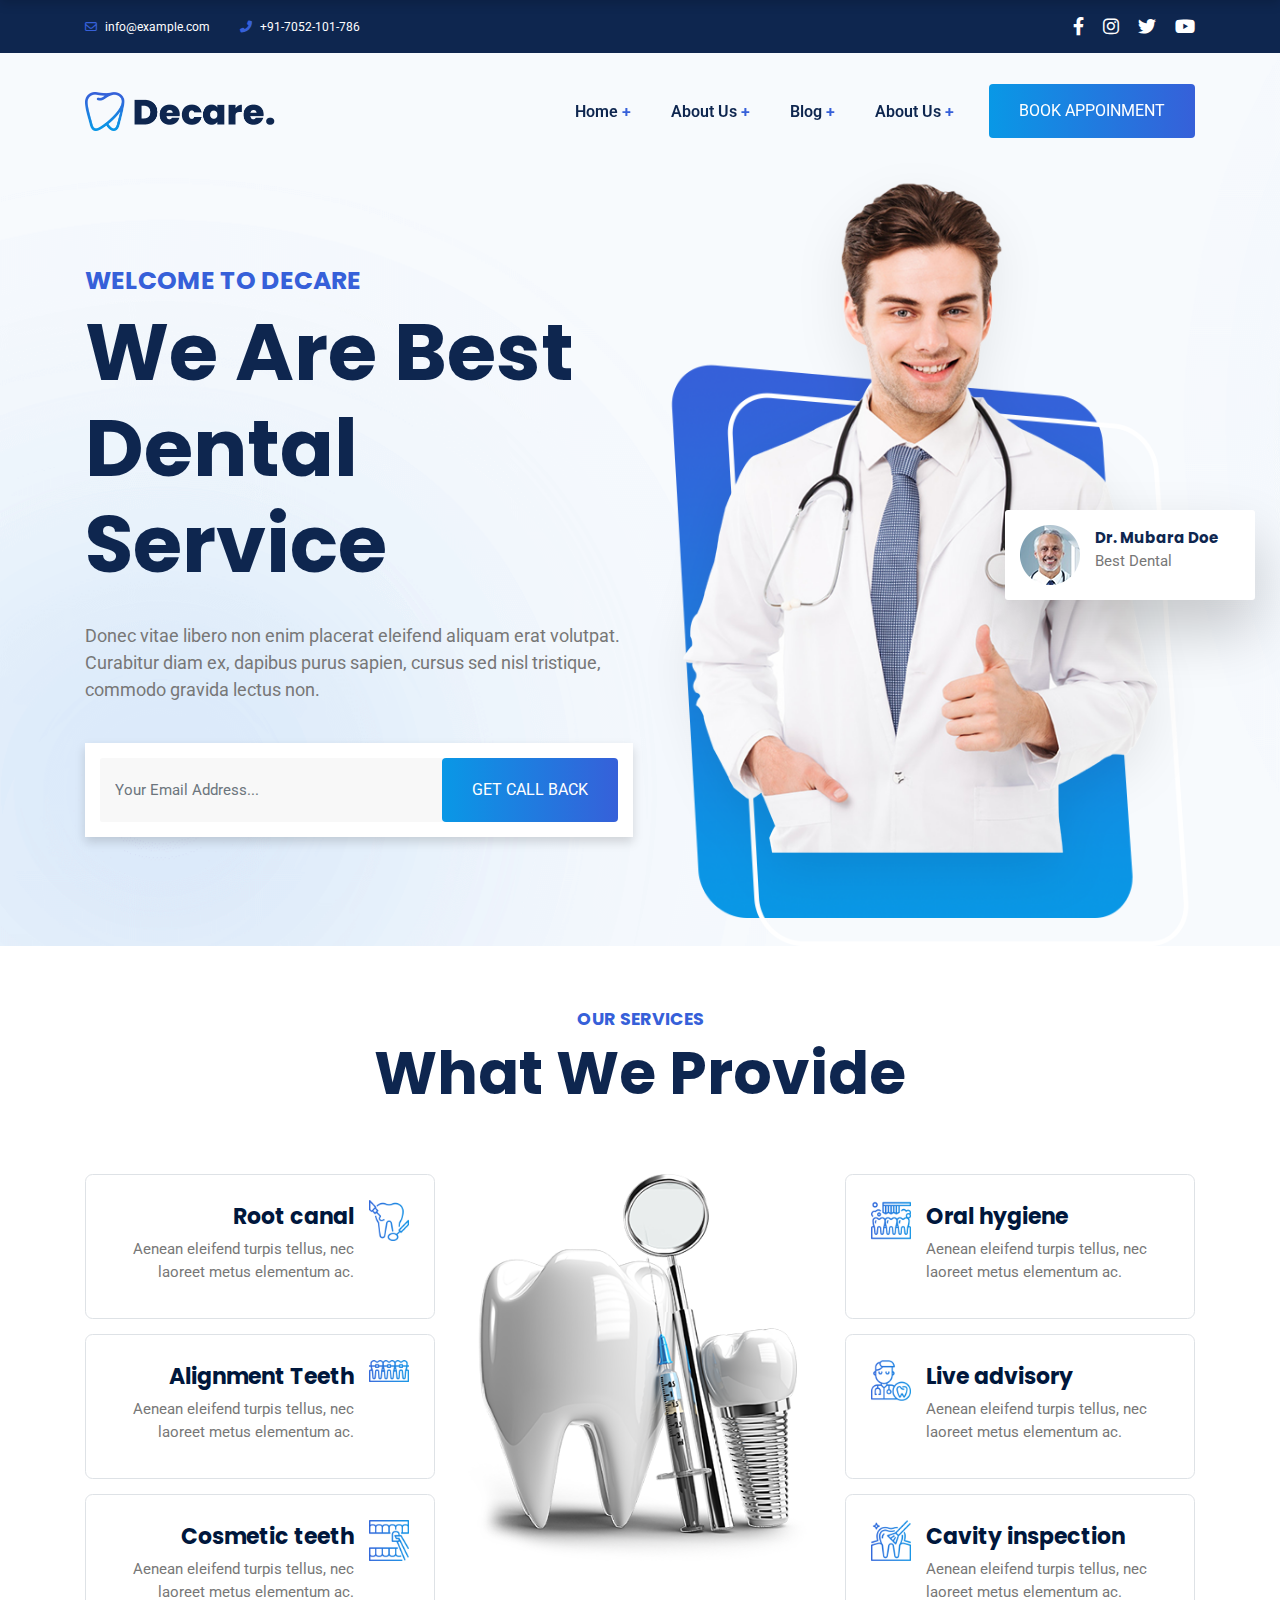
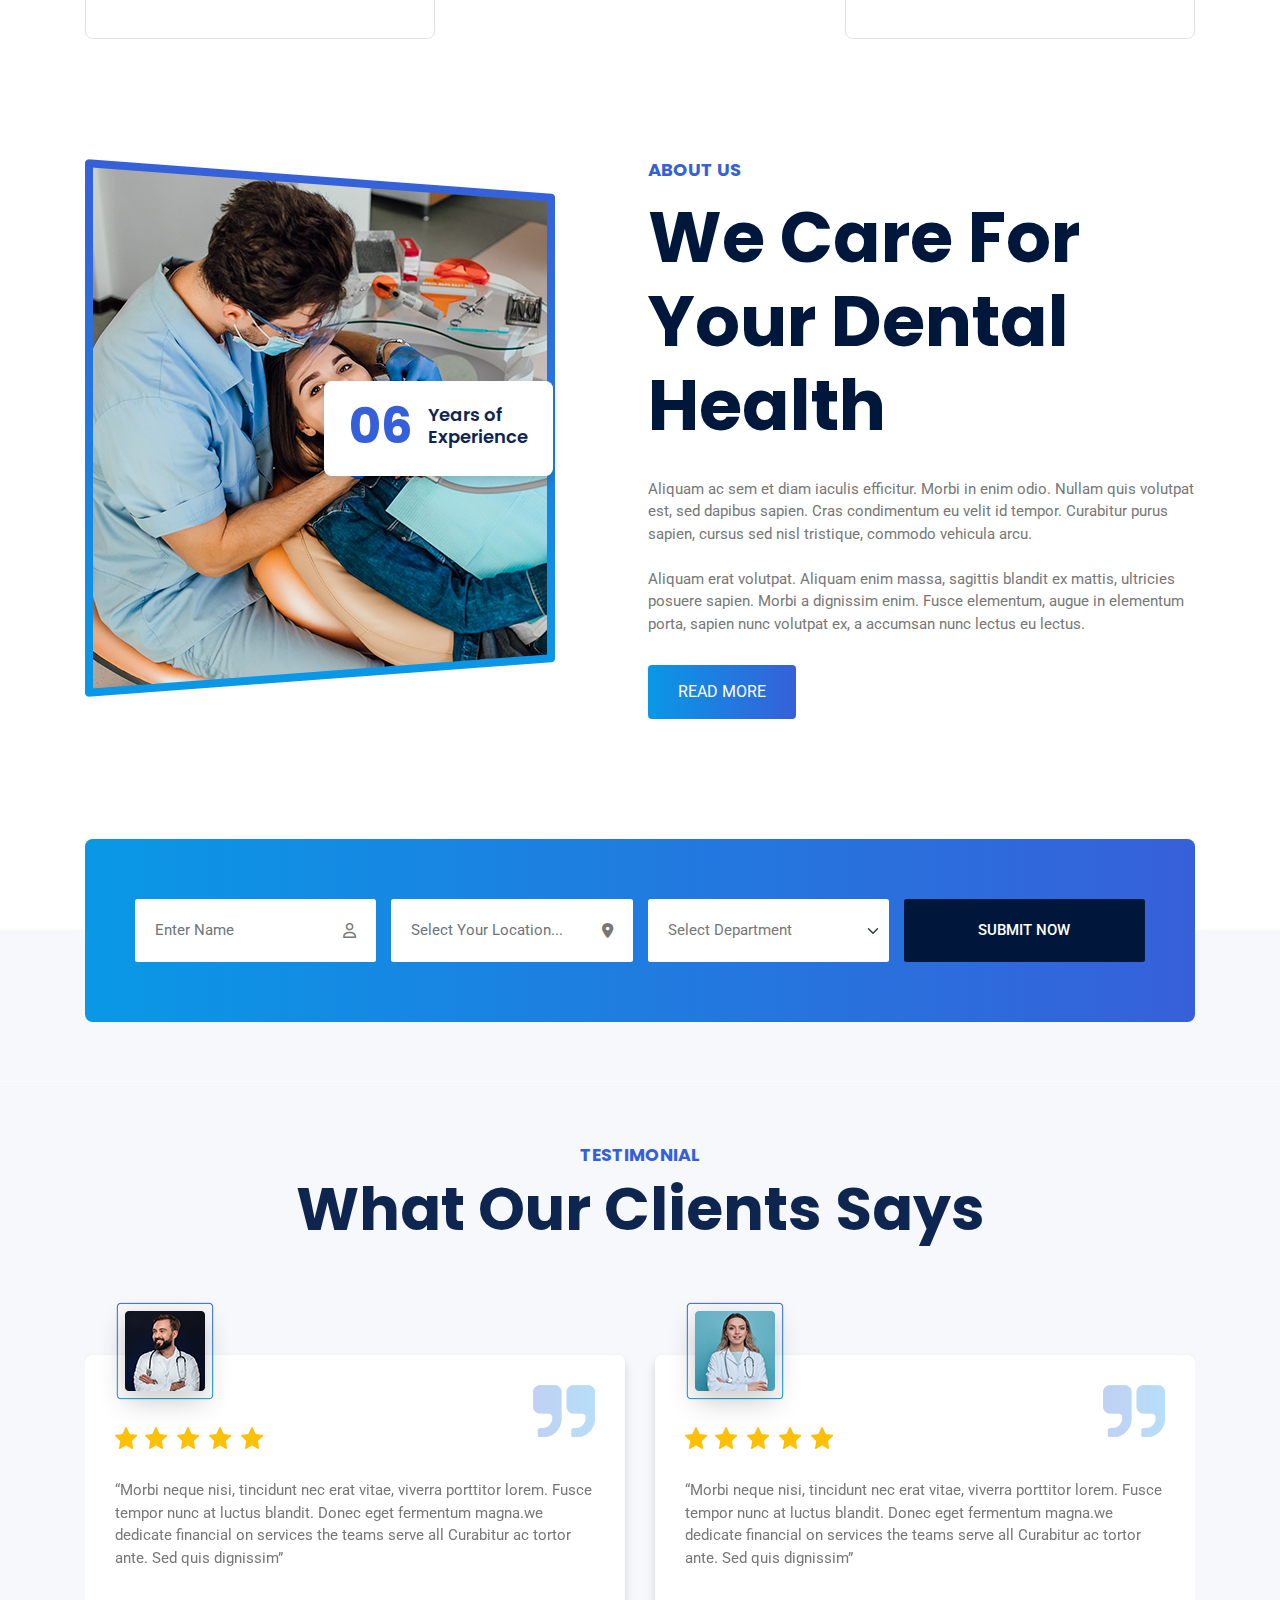
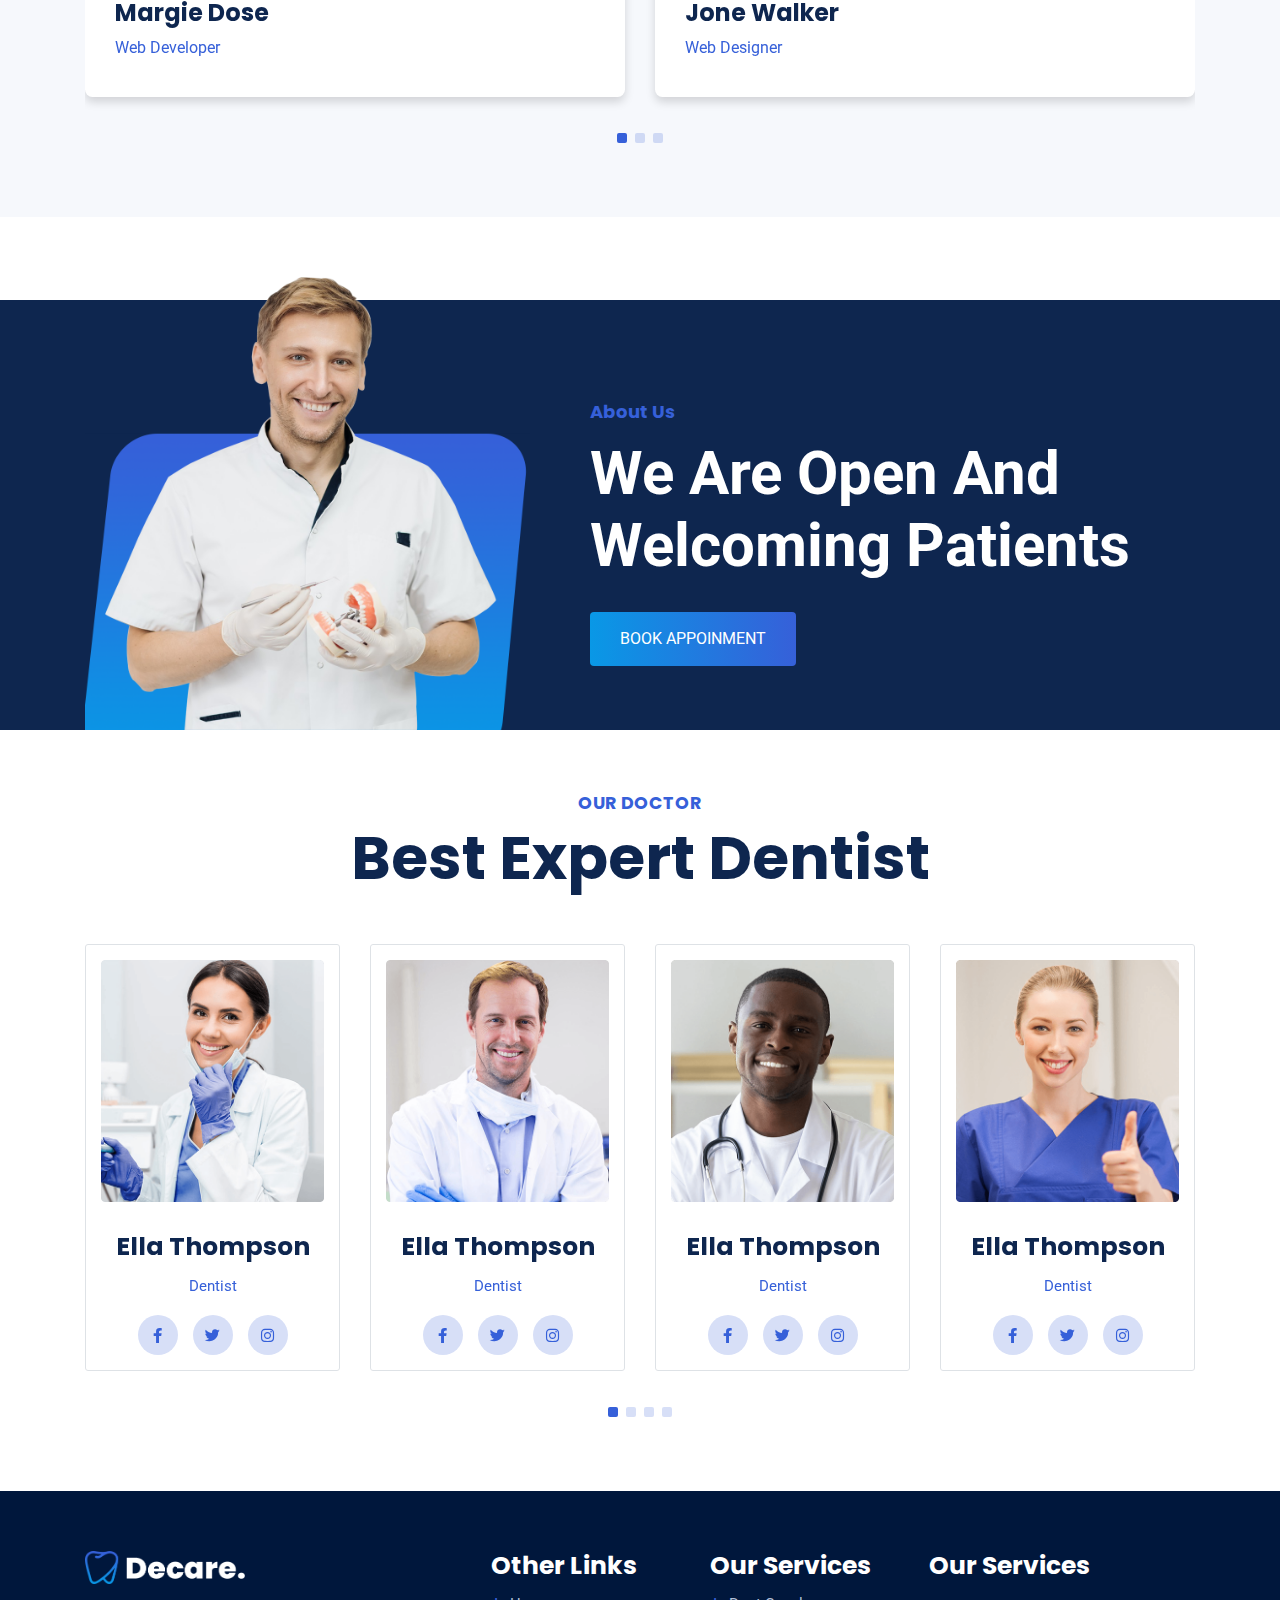
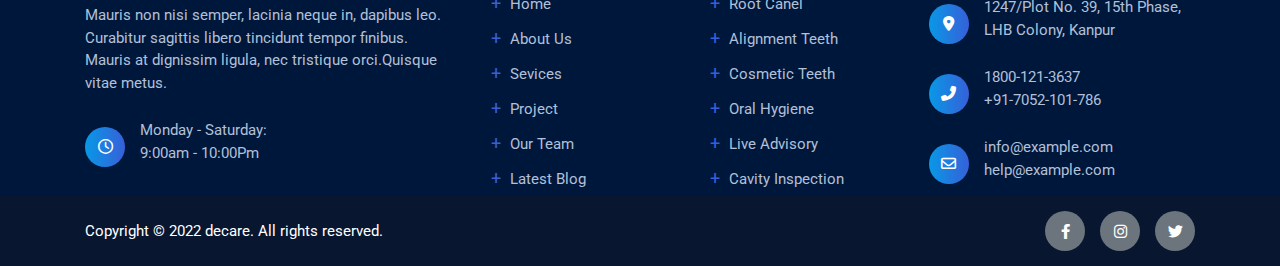
==== commit 2bffcb20: "initial commit" ====
--- a/index.html
+++ b/index.html
@@ -405,7 +405,8 @@
 
 
         <!-- Booking Section Starts Here -->
-        <section class="booking">
+        <section class="booking"
+            style="background-image: radial-gradient(var(--textColorLight4), var(--textColorLight4));background-repeat: no-repeat;background-size: 100% 50%; background-position: bottom;">
             <div class="container">
                 <div class="bgGradient rounded-4 px-50 py-60">
                     <form action="">
@@ -457,7 +458,7 @@
             <div class="container">
                 <div class="row g-5">
 
-                    <div class="col-lg-12 mb-5">
+                    <div class="col-lg-12 mb-4">
                         <div class="sectionHeader text-center fontPoppins">
                             <h3 class="text-uppercase themeColorDark fw-bold lh-base">Testimonial</h3>
                             <h1 class="text-capitalize fs-60 fw-bold">
@@ -559,7 +560,6 @@
         <!-- Testimonial Section Ends Here -->
 
 
-
         <!-- Welcome Banner Section Starts Here -->
         <section class="welcomeBanner pb-0"
             style="background-image:url(assets/images/welcomeBannerBG.png); background-repeat: no-repeat; background-position: bottom;">
@@ -586,7 +586,129 @@
         </section>
         <!-- Welcome Banner Section Ends Here -->
 
-
+        <!-- Testimonial Section Starts Here -->
+        <section class="team">
+            <div class="container">
+                <div class="row g-5">
+
+                    <div class="col-lg-12 mb-4">
+                        <div class="sectionHeader text-center fontPoppins">
+                            <h3 class="text-uppercase themeColorDark fw-bold lh-base">OUR DOCTOR</h3>
+                            <h1 class="text-capitalize fs-60 fw-bold">
+                                Best Expert Dentist
+                            </h1>
+                        </div>
+                    </div>
+
+                    <div class="col-lg-12">
+
+                        <div class="swiper teamSwiper">
+                            <div class="swiper-wrapper pb-60">
+
+                                <div class="swiper-slide teamMember p-4 p-xxl-5 border rounded-3">
+                                    <div class="teamMemberImg mb-5">
+                                        <img class="img-fluid rounded-3" src="assets/images/team1.png" alt="img">
+                                    </div>
+                                    <div class="teamMemberInfo text-center">
+                                        <h4 class="display-6 fontPoppins fw-bold">
+                                            <a href="team-single.html" tabindex="0">Ella Thompson</a>
+                                        </h4>
+                                        <p class="fs-15 mt-4 mb-20 themeColorDark">Dentist</p>
+                                        <div class="teamMemberSocial d-flex justify-content-center gap-4">
+                                            <a href="#" class="circleIcon bgImgNone">
+                                                <i class="fa-brands fa-facebook-f"></i>
+                                            </a>
+                                            <a href="#" class="circleIcon bgImgNone">
+                                                <i class="fa-brands fa-twitter"></i>
+                                            </a>
+                                            <a href="#" class="circleIcon bgImgNone">
+                                                <i class="fa-brands fa-instagram"></i>
+                                            </a>
+                                        </div>
+                                    </div>
+                                </div>
+
+                                <div class="swiper-slide teamMember p-4 p-xxl-5 border rounded-3">
+                                    <div class="teamMemberImg mb-5">
+                                        <img class="img-fluid rounded-3" src="assets/images/team2.png" alt="img">
+                                    </div>
+                                    <div class="teamMemberInfo text-center">
+                                        <h4 class="display-6 fontPoppins fw-bold">
+                                            <a href="team-single.html" tabindex="0">Ella Thompson</a>
+                                        </h4>
+                                        <p class="fs-15 mt-4 mb-20 themeColorDark">Dentist</p>
+                                        <div class="teamMemberSocial d-flex justify-content-center gap-4">
+                                            <a href="#" class="circleIcon bgImgNone">
+                                                <i class="fa-brands fa-facebook-f"></i>
+                                            </a>
+                                            <a href="#" class="circleIcon bgImgNone">
+                                                <i class="fa-brands fa-twitter"></i>
+                                            </a>
+                                            <a href="#" class="circleIcon bgImgNone">
+                                                <i class="fa-brands fa-instagram"></i>
+                                            </a>
+                                        </div>
+                                    </div>
+                                </div>
+
+                                <div class="swiper-slide teamMember p-4 p-xxl-5 border rounded-3">
+                                    <div class="teamMemberImg mb-5">
+                                        <img class="img-fluid rounded-3" src="assets/images/team3.png" alt="img">
+                                    </div>
+                                    <div class="teamMemberInfo text-center">
+                                        <h4 class="display-6 fontPoppins fw-bold">
+                                            <a href="team-single.html" tabindex="0">Ella Thompson</a>
+                                        </h4>
+                                        <p class="fs-15 mt-4 mb-20 themeColorDark">Dentist</p>
+                                        <div class="teamMemberSocial d-flex justify-content-center gap-4">
+                                            <a href="#" class="circleIcon bgImgNone">
+                                                <i class="fa-brands fa-facebook-f"></i>
+                                            </a>
+                                            <a href="#" class="circleIcon bgImgNone">
+                                                <i class="fa-brands fa-twitter"></i>
+                                            </a>
+                                            <a href="#" class="circleIcon bgImgNone">
+                                                <i class="fa-brands fa-instagram"></i>
+                                            </a>
+                                        </div>
+                                    </div>
+                                </div>
+
+                                <div class="swiper-slide teamMember p-4 p-xxl-5 border rounded-3">
+                                    <div class="teamMemberImg mb-5">
+                                        <img class="img-fluid rounded-3" src="assets/images/team4.png" alt="img">
+                                    </div>
+                                    <div class="teamMemberInfo text-center">
+                                        <h4 class="display-6 fontPoppins fw-bold">
+                                            <a href="team-single.html" tabindex="0">Ella Thompson</a>
+                                        </h4>
+                                        <p class="fs-15 mt-4 mb-20 themeColorDark">Dentist</p>
+                                        <div class="teamMemberSocial d-flex justify-content-center gap-4">
+                                            <a href="#" class="circleIcon bgImgNone">
+                                                <i class="fa-brands fa-facebook-f"></i>
+                                            </a>
+                                            <a href="#" class="circleIcon bgImgNone">
+                                                <i class="fa-brands fa-twitter"></i>
+                                            </a>
+                                            <a href="#" class="circleIcon bgImgNone">
+                                                <i class="fa-brands fa-instagram"></i>
+                                            </a>
+                                        </div>
+                                    </div>
+                                </div>
+
+                            </div>
+
+                            <div class="swiper-pagination"></div>
+                        </div>
+
+
+                    </div>
+
+                </div>
+            </div>
+        </section>
+        <!-- Testimonial Section Ends Here -->
 
 
     </main>
@@ -594,7 +716,7 @@
 
 
     <!-- Footer Starts Here -->
-    <footer class="footer bgDark pt-50 mt-50" id="footer">
+    <footer class="footer bgDark pt-60" id="footer">
         <div class="container">
             <div class="row g-4 justify-content-between  textColorLight2">
                 <div class="col-lg-4">
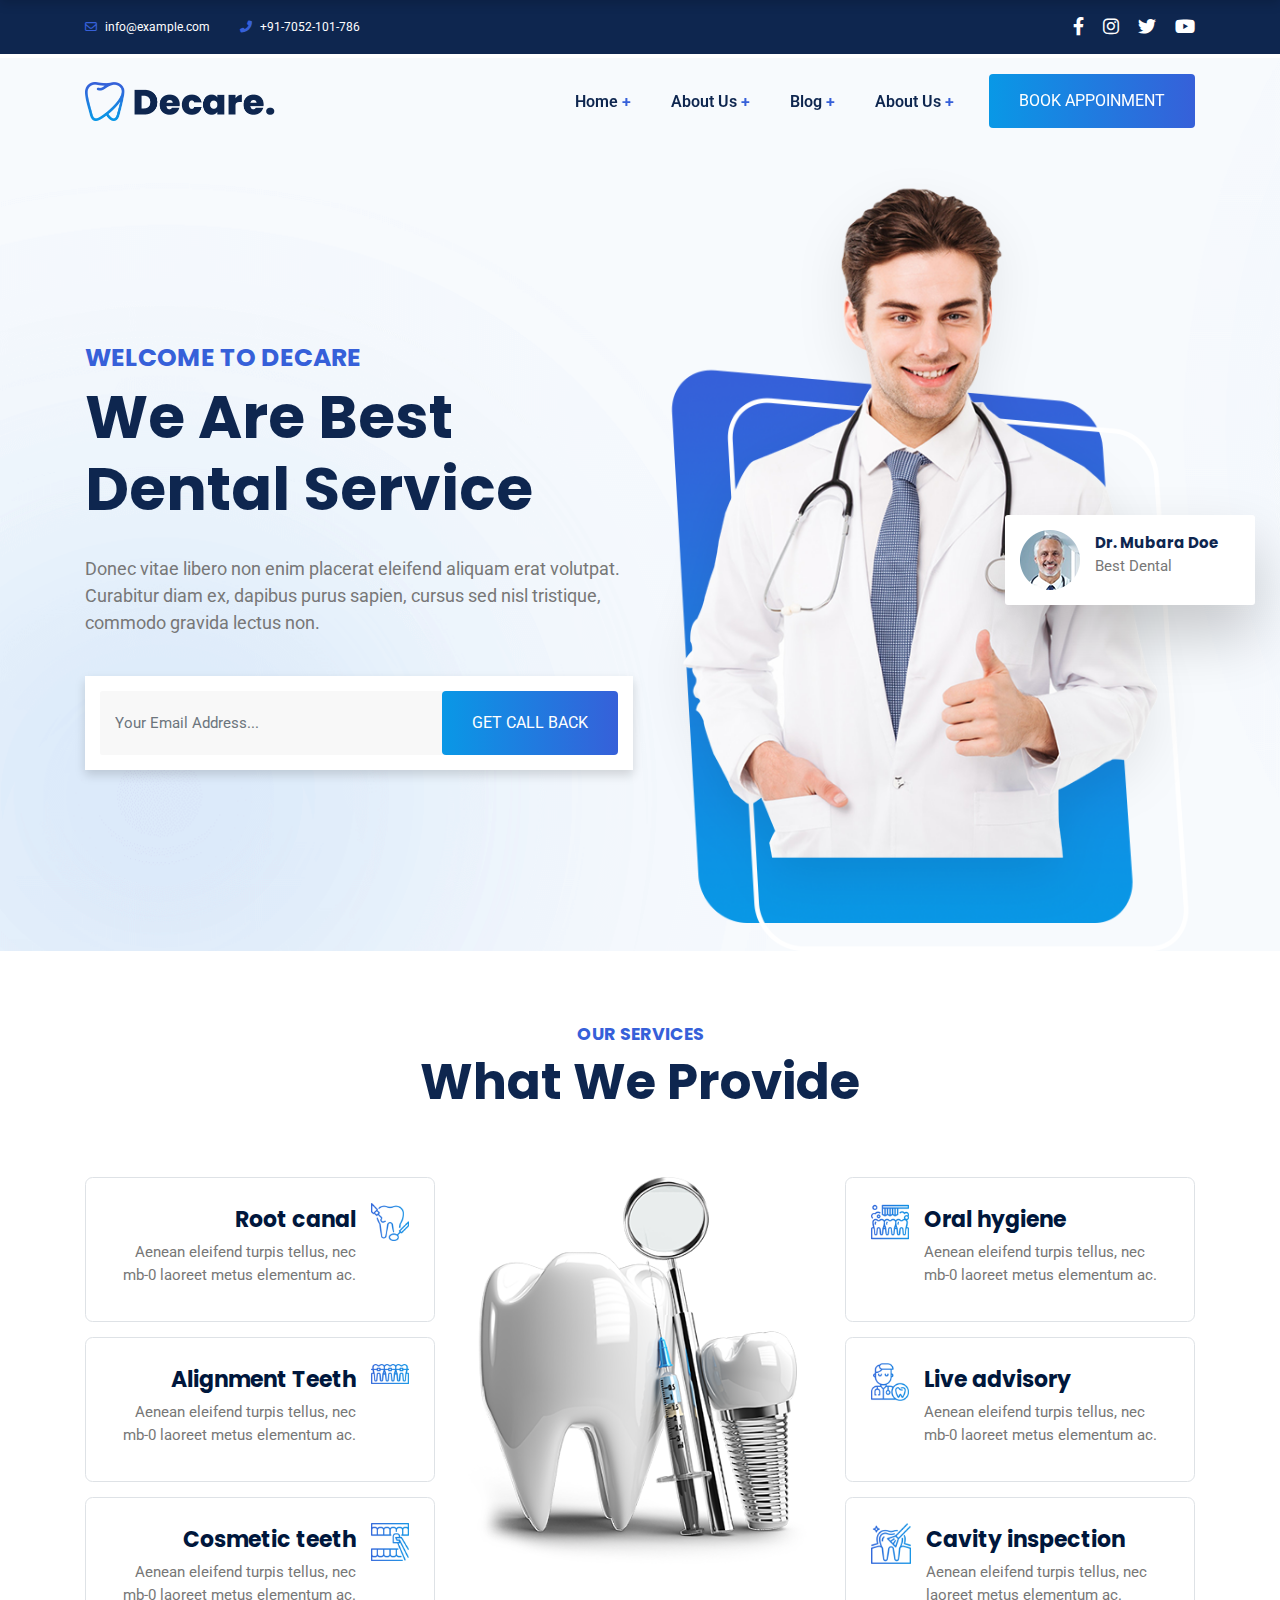
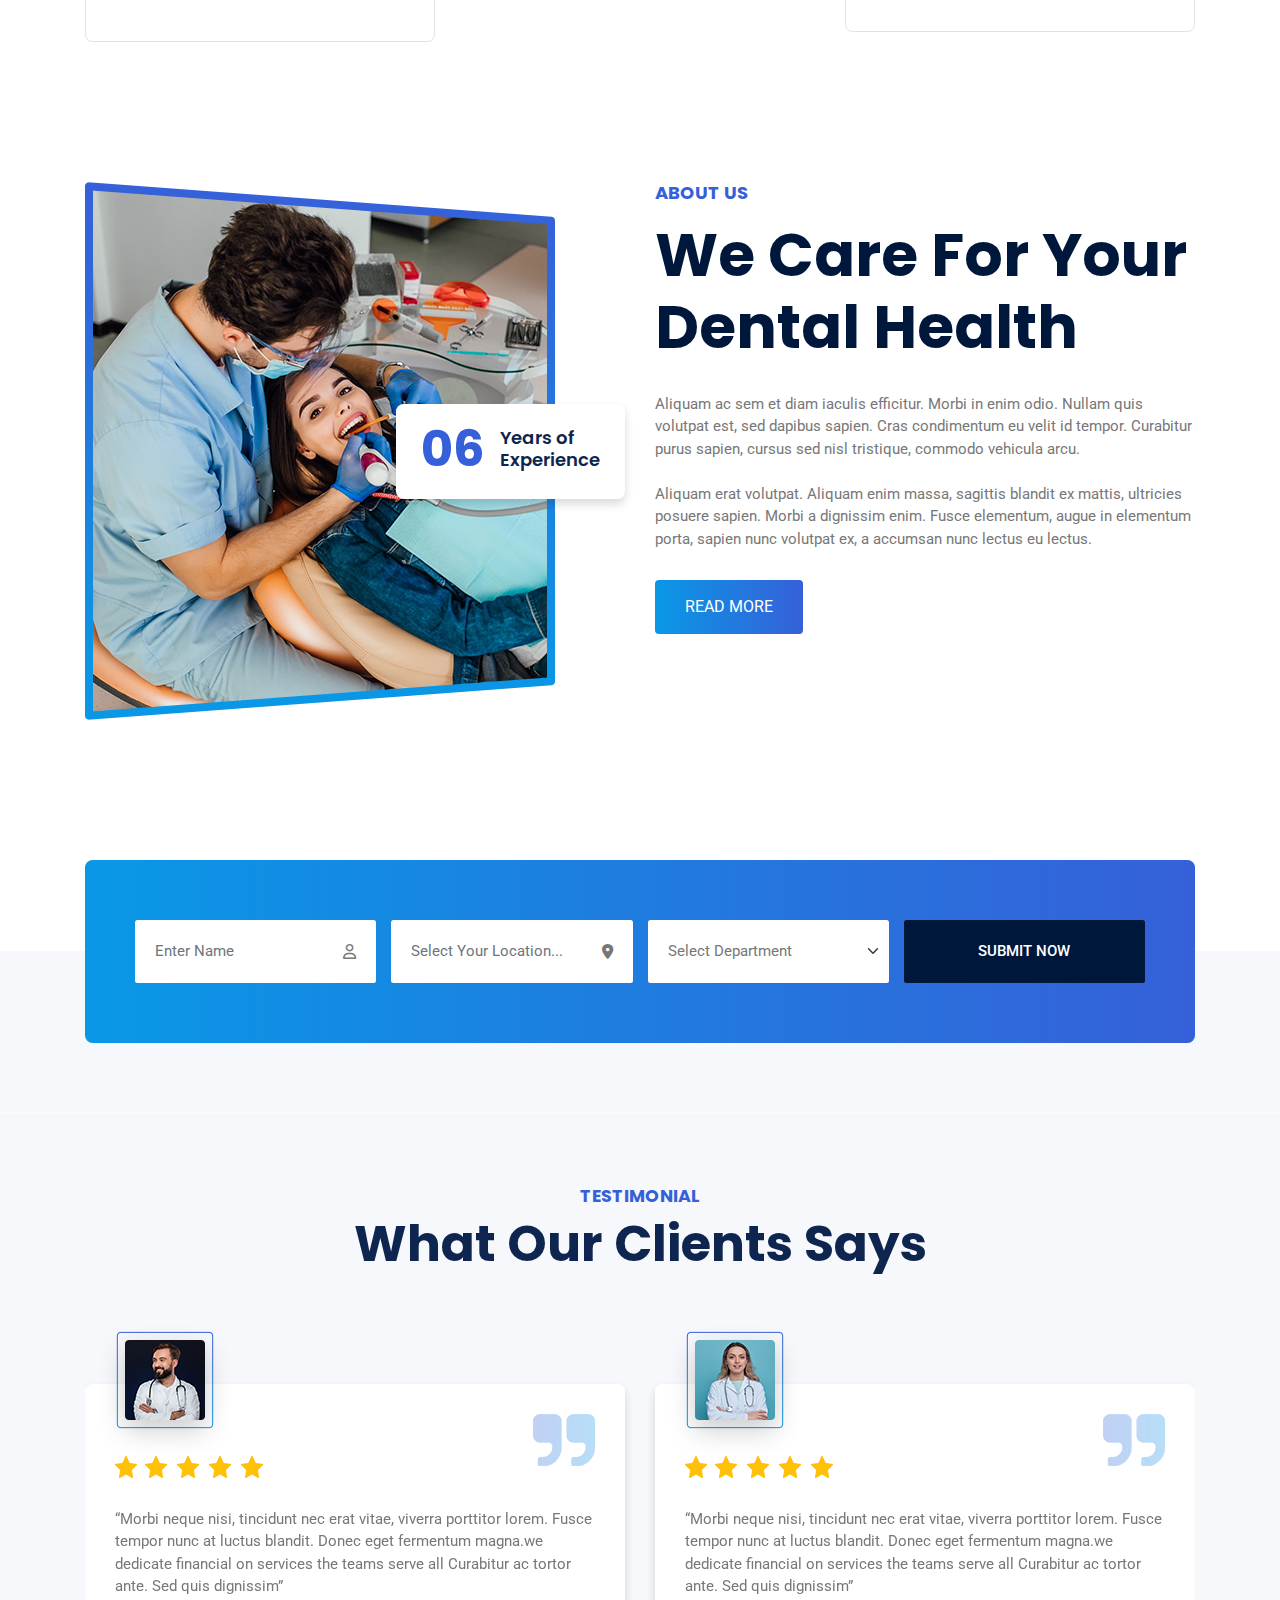
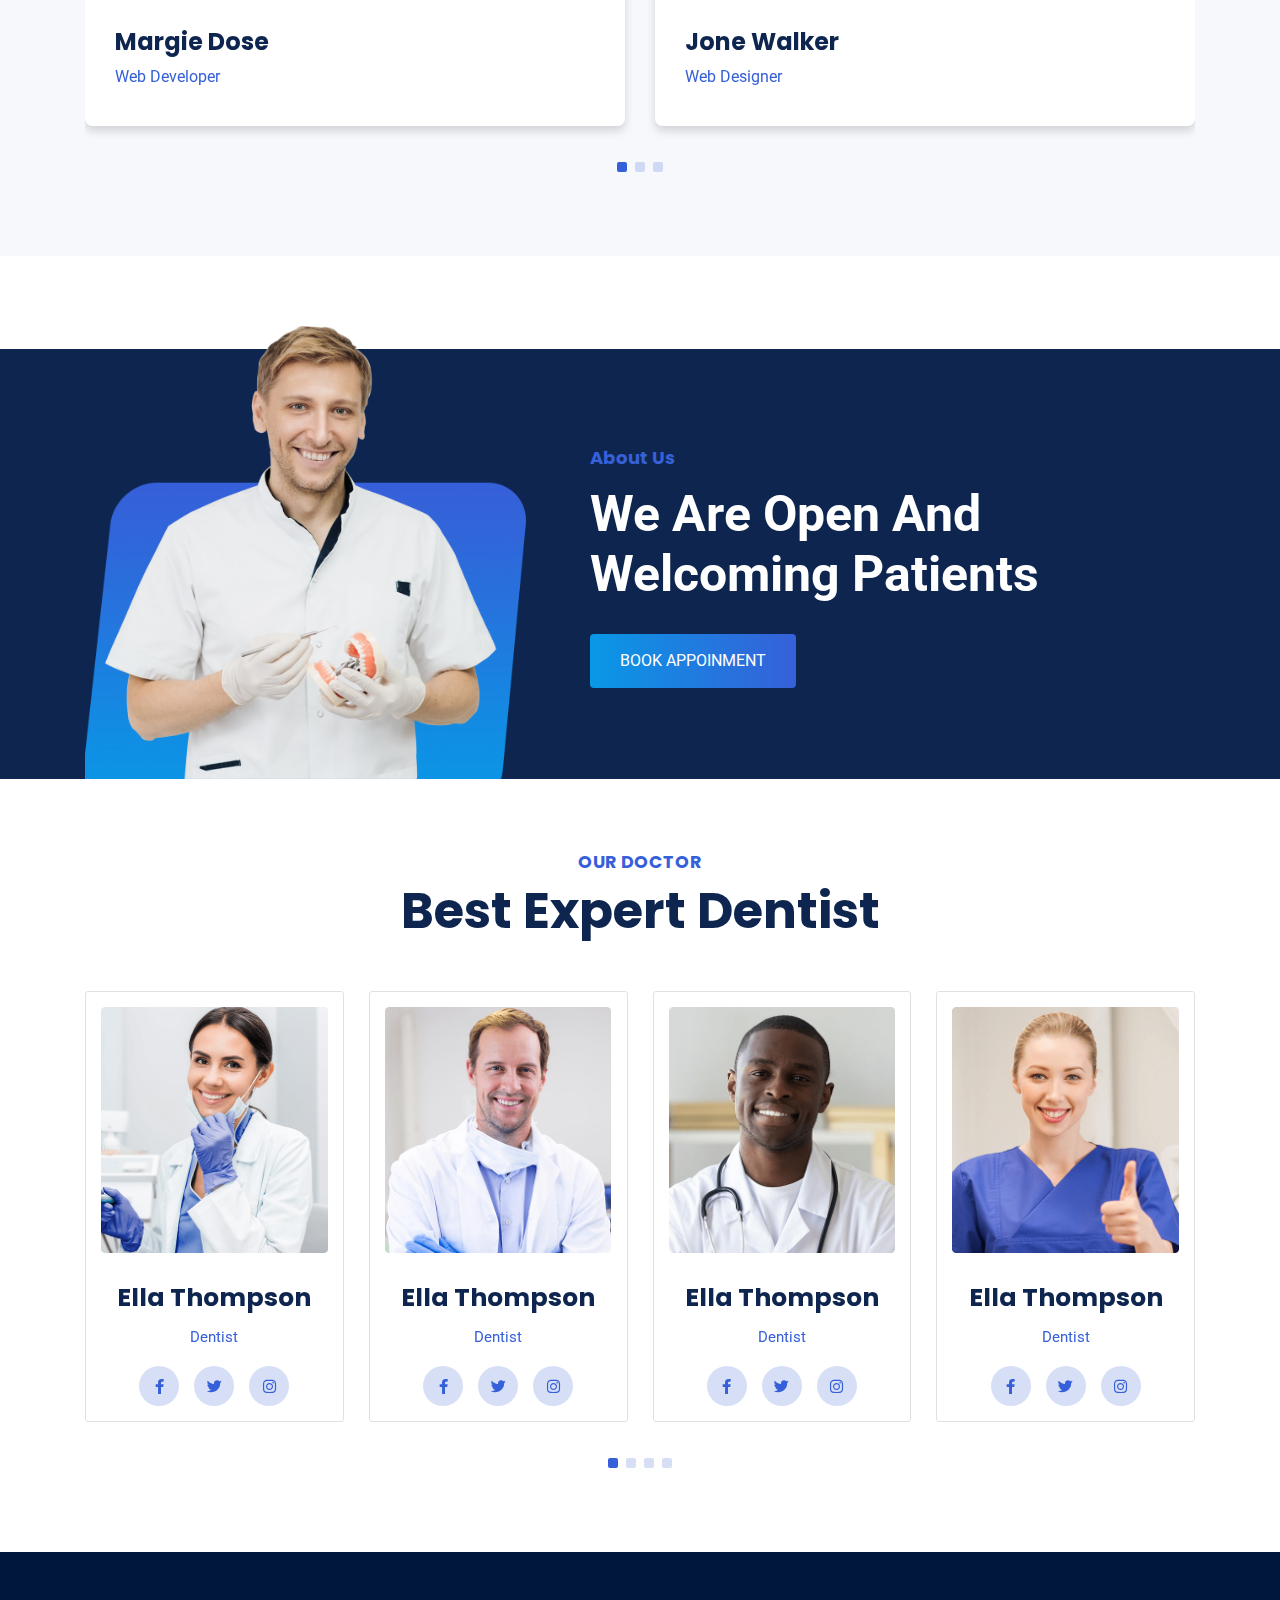
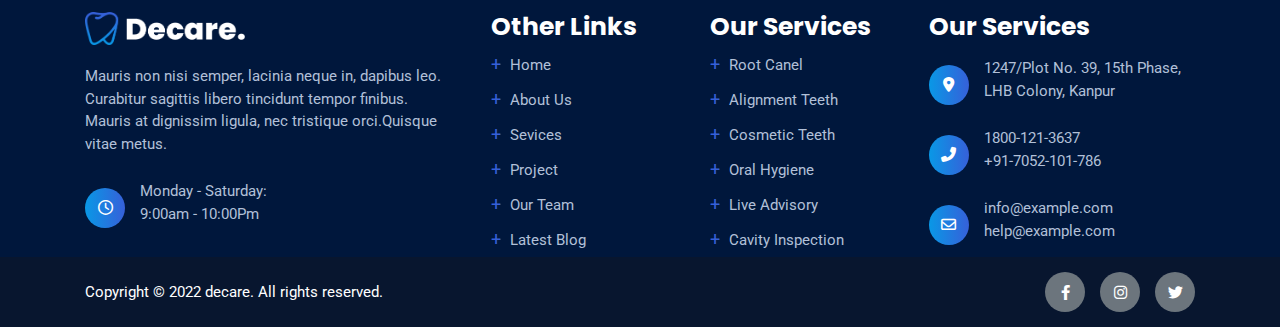
==== commit 8ca35b18: "initial commit" ====
--- a/index.html
+++ b/index.html
@@ -16,6 +16,9 @@
     <!-- Fontawesome CSS -->
     <link rel="stylesheet" href="assets/vendors/fontawesome/css/all.min.css" />
 
+    <!-- Magnific Popup CSS -->
+    <link rel="stylesheet" href="assets/css/magnific-popup.css">
+
     <!-- Bootstrap CSS -->
     <link rel="stylesheet" href="assets/css/bootstrap.min.css" />
 
@@ -35,7 +38,8 @@
         <div class="header-top bgText text-white py-4">
             <div class="container">
                 <div class="d-flex justify-content-between align-items-center">
-                    <div class="d-flex align-items-center gap-4 gap-xl-5 fs-12 py-2">
+                    <div
+                        class="d-flex flex-column flex-sm-row align-items-center gap-2 gap-sm-4 gap-xl-5 fs-12 py-sm-2">
                         <div class="">
                             <span class="themeColorDark me-2">
                                 <i class="fa-regular fa-envelope"></i>
@@ -55,22 +59,22 @@
                     </div>
                     <div class="">
                         <ul class="fs-18">
-                            <li class="d-inline-block ms-4">
+                            <li class="d-inline-block ms-3 ms-sm-4">
                                 <a class="text-white hoverThemeDark" href="#">
                                     <i class="fa-brands fa-facebook-f"></i>
                                 </a>
                             </li>
-                            <li class="d-inline-block ms-4">
+                            <li class="d-inline-block ms-3 ms-sm-4">
                                 <a class="text-white hoverThemeDark" href="#">
                                     <i class="fa-brands fa-instagram"></i>
                                 </a>
                             </li>
-                            <li class="d-inline-block ms-4">
+                            <li class="d-inline-block ms-3 ms-sm-4">
                                 <a class="text-white hoverThemeDark" href="#">
                                     <i class="fa-brands fa-twitter"></i>
                                 </a>
                             </li>
-                            <li class="d-inline-block ms-4">
+                            <li class="d-inline-block ms-3 ms-sm-4">
                                 <a class="text-white hoverThemeDark" href="#">
                                     <i class="fa-brands fa-youtube"></i>
                                 </a>
@@ -83,21 +87,22 @@
         </div>
 
         <!-- Header Main -->
-        <nav class="navbar navbar-expand-lg bg-transparent pt-5 position-relative" style="z-index: 1000">
+        <nav class="navbar navbar-expand-lg navbar-light bg-transparent py-20 position-relative headerMain"
+            style="z-index: 1000">
             <div class="container">
                 <a class="navbar-brand logo" href="index.html">
                     <img src="assets/images/logo.png" alt="Logo">
                 </a>
 
-                <button class="navbar-toggler" type="button" data-bs-toggle="collapse"
-                    data-bs-target="#navbarSupportedContent" aria-controls="navbarSupportedContent"
-                    aria-expanded="false" aria-label="Toggle navigation">
+                <button class="navbar-toggler border-dark" type="button" data-bs-toggle="collapse"
+                    data-bs-target="#navbarMain" aria-controls="navbarMain" aria-expanded="false"
+                    aria-label="Toggle navigation">
                     <span class="navbar-toggler-icon"></span>
                 </button>
 
-                <div class="collapse navbar-collapse" id="navbarSupportedContent">
+                <div class="collapse navbar-collapse" id="navbarMain">
                     <ul
-                        class="navbar-nav ms-auto mb-2 mb-lg-0 fontRoboto fw-semibold align-items-center gap-5 text-capitalize">
+                        class="navbar-nav ms-auto mt-4 mt-lg-0 mb-2 mb-lg-0 fontRoboto fw-semibold align-items-center gap-4 gap-lg-5 text-capitalize">
                         <li class="nav-item">
                             <a class="nav-link textColor hoverThemeDark" aria-current="page" href="index.html">
                                 Home
@@ -133,21 +138,21 @@
         </nav>
 
         <!-- Sticy Navbar -->
-        <nav class="navbar navbar-expand-lg bg-white shadow py-4" id="stickyNav">
+        <nav class="navbar navbar-expand-lg navbar-light bg-white shadow py-20" id="stickyNav">
             <div class="container">
                 <a class="navbar-brand logo" href="index.html">
                     <img src="assets/images/logo.png" alt="Logo">
                 </a>
 
-                <button class="navbar-toggler" type="button" data-bs-toggle="collapse"
-                    data-bs-target="#navbarSupportedContent" aria-controls="navbarSupportedContent"
-                    aria-expanded="false" aria-label="Toggle navigation">
+                <button class="navbar-toggler border-dark" type="button" data-bs-toggle="collapse"
+                    data-bs-target="#navbarMainSticy" aria-controls="navbarMainSticy" aria-expanded="false"
+                    aria-label="Toggle navigation">
                     <span class="navbar-toggler-icon"></span>
                 </button>
 
-                <div class="collapse navbar-collapse" id="navbarSupportedContent">
+                <div class="collapse navbar-collapse" id="navbarMainSticy">
                     <ul
-                        class="navbar-nav ms-auto mb-2 mb-lg-0 fontRoboto fw-semibold align-items-center gap-5 text-capitalize">
+                        class="navbar-nav ms-auto mt-4 mt-lg-0 mb-2 mb-lg-0 fontRoboto fw-semibold align-items-center gap-4 gap-lg-5 text-capitalize">
                         <li class="nav-item">
                             <a class="nav-link textColor hoverThemeDark" aria-current="page" href="index.html">
                                 Home
@@ -185,7 +190,6 @@
     <!-- Header Ends Here -->
 
 
-
     <!-- Main Contents Start Here -->
     <main class="main" id="main">
 
@@ -193,9 +197,9 @@
         <section class="homeBanner pb-0">
             <div class="container">
                 <div class="row align-items-center">
-                    <div class="col-lg-6">
+                    <div class="col-md-6">
                         <div class="">
-                            <h3 class="text-uppercase themeColorDark fw-bold fontPoppins h1 lh-base">Welcome to decare
+                            <h3 class="text-uppercase themeColorDark fw-bold fontPoppins fs-1 lh-base">Welcome to decare
                             </h3>
                             <h1 class="text-capitalize fw-bold fontPoppins fs-80 mb-5">We are best dental service
                             </h1>
@@ -216,7 +220,7 @@
                             </form>
                         </div>
                     </div>
-                    <div class="col-lg-6">
+                    <div class="col-md-6">
                         <div class="position-relative d-flex flex-column justify-content-center">
                             <img class="w-100" src="assets/images/homeBanner.png" alt="">
                             <div class="flotingInfo">
@@ -247,15 +251,15 @@
                         </div>
                     </div>
 
-                    <div class="col-lg-4">
+                    <div class="col-lg-4 col-md-6">
                         <div class="row g-4 text-end">
 
                             <div class="col-lg-12">
                                 <div class="serviceBox d-flex gap-4 border rounded-4 p-25">
-                                    <div class="serviceDetails">
+                                    <div class="serviceInfo">
                                         <h3 class="textColorDark fw-bold lh-base fontPoppins fs-22">Root canal</h3>
                                         <p class="fs-15 textColorLight lh-base">
-                                            Aenean eleifend turpis tellus, nec laoreet metus elementum ac.
+                                            Aenean eleifend turpis tellus, nec mb-0 laoreet metus elementum ac.
                                         </p>
                                     </div>
                                     <div class="serviceImg">
@@ -266,10 +270,10 @@
 
                             <div class="col-lg-12">
                                 <div class="serviceBox d-flex gap-4 border rounded-4 p-25">
-                                    <div class="serviceDetails">
+                                    <div class="serviceInfo">
                                         <h3 class="textColorDark fw-bold lh-base fontPoppins fs-22">Alignment Teeth</h3>
                                         <p class="fs-15 textColorLight lh-base">
-                                            Aenean eleifend turpis tellus, nec laoreet metus elementum ac.
+                                            Aenean eleifend turpis tellus, nec mb-0 laoreet metus elementum ac.
                                         </p>
                                     </div>
                                     <div class="serviceImg">
@@ -280,10 +284,10 @@
 
                             <div class="col-lg-12">
                                 <div class="serviceBox d-flex gap-4 border rounded-4 p-25">
-                                    <div class="serviceDetails">
+                                    <div class="serviceInfo">
                                         <h3 class="textColorDark fw-bold lh-base fontPoppins fs-22">Cosmetic teeth</h3>
                                         <p class="fs-15 textColorLight lh-base">
-                                            Aenean eleifend turpis tellus, nec laoreet metus elementum ac.
+                                            Aenean eleifend turpis tellus, nec mb-0 laoreet metus elementum ac.
                                         </p>
                                     </div>
                                     <div class="serviceImg">
@@ -295,13 +299,13 @@
                         </div>
                     </div>
 
-                    <div class="col-lg-4">
+                    <div class="col-lg-4 d-none d-lg-block">
                         <div class="">
                             <img class="w-100" src="assets/images/serviceTeeth.png" alt="">
                         </div>
                     </div>
 
-                    <div class="col-lg-4">
+                    <div class="col-lg-4 col-md-6">
                         <div class="row g-4 text-start">
 
                             <div class="col-lg-12">
@@ -309,10 +313,10 @@
                                     <div class="serviceImg">
                                         <img src="assets/images/oralHygiene.png" alt="">
                                     </div>
-                                    <div class="serviceDetails">
+                                    <div class="serviceInfo">
                                         <h3 class="textColorDark fw-bold lh-base fontPoppins fs-22">Oral hygiene</h3>
                                         <p class="fs-15 textColorLight lh-base">
-                                            Aenean eleifend turpis tellus, nec laoreet metus elementum ac.
+                                            Aenean eleifend turpis tellus, nec mb-0 laoreet metus elementum ac.
                                         </p>
                                     </div>
                                 </div>
@@ -323,10 +327,10 @@
                                     <div class="serviceImg">
                                         <img src="assets/images/liveAdvisory.png" alt="">
                                     </div>
-                                    <div class="serviceDetails">
+                                    <div class="serviceInfo">
                                         <h3 class="textColorDark fw-bold lh-base fontPoppins fs-22">Live advisory</h3>
                                         <p class="fs-15 textColorLight lh-base">
-                                            Aenean eleifend turpis tellus, nec laoreet metus elementum ac.
+                                            Aenean eleifend turpis tellus, nec mb-0 laoreet metus elementum ac.
                                         </p>
                                     </div>
                                 </div>
@@ -337,10 +341,10 @@
                                     <div class="serviceImg">
                                         <img src="assets/images/cavityInspection.png" alt="">
                                     </div>
-                                    <div class="serviceDetails">
+                                    <div class="serviceInfo">
                                         <h3 class="textColorDark fw-bold lh-base fontPoppins fs-22">Cavity inspection
                                         </h3>
-                                        <p class="fs-15 textColorLight lh-base">
+                                        <p class="fs-15 textColorLight lh-base mb-0">
                                             Aenean eleifend turpis tellus, nec laoreet metus elementum ac.
                                         </p>
                                     </div>
@@ -359,12 +363,12 @@
         <!-- About Section Starts Here -->
         <section class="about">
             <div class="container">
-                <div class="row">
+                <div class="row g-5">
                     <div class="col-lg-6">
                         <div class="aboutImg position-relative d-flex align-items-center">
                             <img class="img-fluid" src="assets/images/aboutBanner.png" alt="">
-                            <div class="experienceHighlight position-absolute bg-white d-flex align-items-center gap-4 fontPoppins px-25 py-4 rounded-4 shadow"
-                                style="right: 8rem;">
+                            <div
+                                class="experienceHighlight position-absolute bg-white d-flex align-items-center gap-4 fontPoppins px-25 py-4 rounded-4 shadow end-0 d-none d-xl-flex">
                                 <h1 class="fs-50 fw-bold themeColorDark">06</h1>
                                 <h4 class="fs-18 fw-semibold">
                                     Years of
@@ -565,13 +569,13 @@
             style="background-image:url(assets/images/welcomeBannerBG.png); background-repeat: no-repeat; background-position: bottom;">
             <div class="container">
                 <div class="row g-5 align-items-center">
-                    <div class="col-lg-5">
+                    <div class="col-md-5">
                         <div class="welcomeBannerImg">
                             <img class="w-100 h-auto" src="assets/images/welcomeBannerImg.png" alt="">
                         </div>
                     </div>
-                    <div class="col-lg-7">
-                        <div class="welcomeBannerText text-capitalize pt-60 ps-5">
+                    <div class="col-md-7">
+                        <div class="welcomeBannerText text-capitalize pt-60 pb-5 ps-5">
                             <h4 class="fs-18 fw-bold fontPoppins themeColorDark mb-4">About us</h4>
                             <h1 class="fs-60 fw-bold text-white mb-5">
                                 We Are open And Welcoming Patients
@@ -719,7 +723,7 @@
     <footer class="footer bgDark pt-60" id="footer">
         <div class="container">
             <div class="row g-4 justify-content-between  textColorLight2">
-                <div class="col-lg-4">
+                <div class="col-sm-6 col-lg-4">
                     <div class="footerCol">
                         <a href="index.html" class="d-inline-block mb-20">
                             <img class="logoSmall" src="assets/images/logoWhite.png" alt="">
@@ -744,7 +748,7 @@
                         </div>
                     </div>
                 </div>
-                <div class="col-lg-2">
+                <div class="col-sm-6 col-lg-2">
                     <div class="footerCol">
                         <h1 class="text-white text-capitalize fontPoppins fw-bold">Other links</h1>
 
@@ -788,7 +792,7 @@
                         </ul>
                     </div>
                 </div>
-                <div class="col-lg-2">
+                <div class="col-sm-6 col-lg-2">
                     <div class="footerCol">
                         <h1 class="text-white text-capitalize fontPoppins fw-bold">Our services</h1>
 
@@ -832,7 +836,7 @@
                         </ul>
                     </div>
                 </div>
-                <div class="col-lg-4 col-xl-3">
+                <div class="col-sm-6 col-lg-4 col-xl-3">
                     <div class="footerCol">
                         <h1 class="text-white text-capitalize fontPoppins fw-bold">Our services</h1>
 
@@ -908,6 +912,7 @@
     <script src="assets/js/bootstrap.bundle.min.js"></script>
     <script src="assets/js/swiper-bundle.min.js"></script>
     <script src="assets/js/jquery.min.js"></script>
+    <script src="assets/js/jquery.magnific-popup.min.js"></script>
     <script src="assets/js/script.js"></script>
 </body>
 
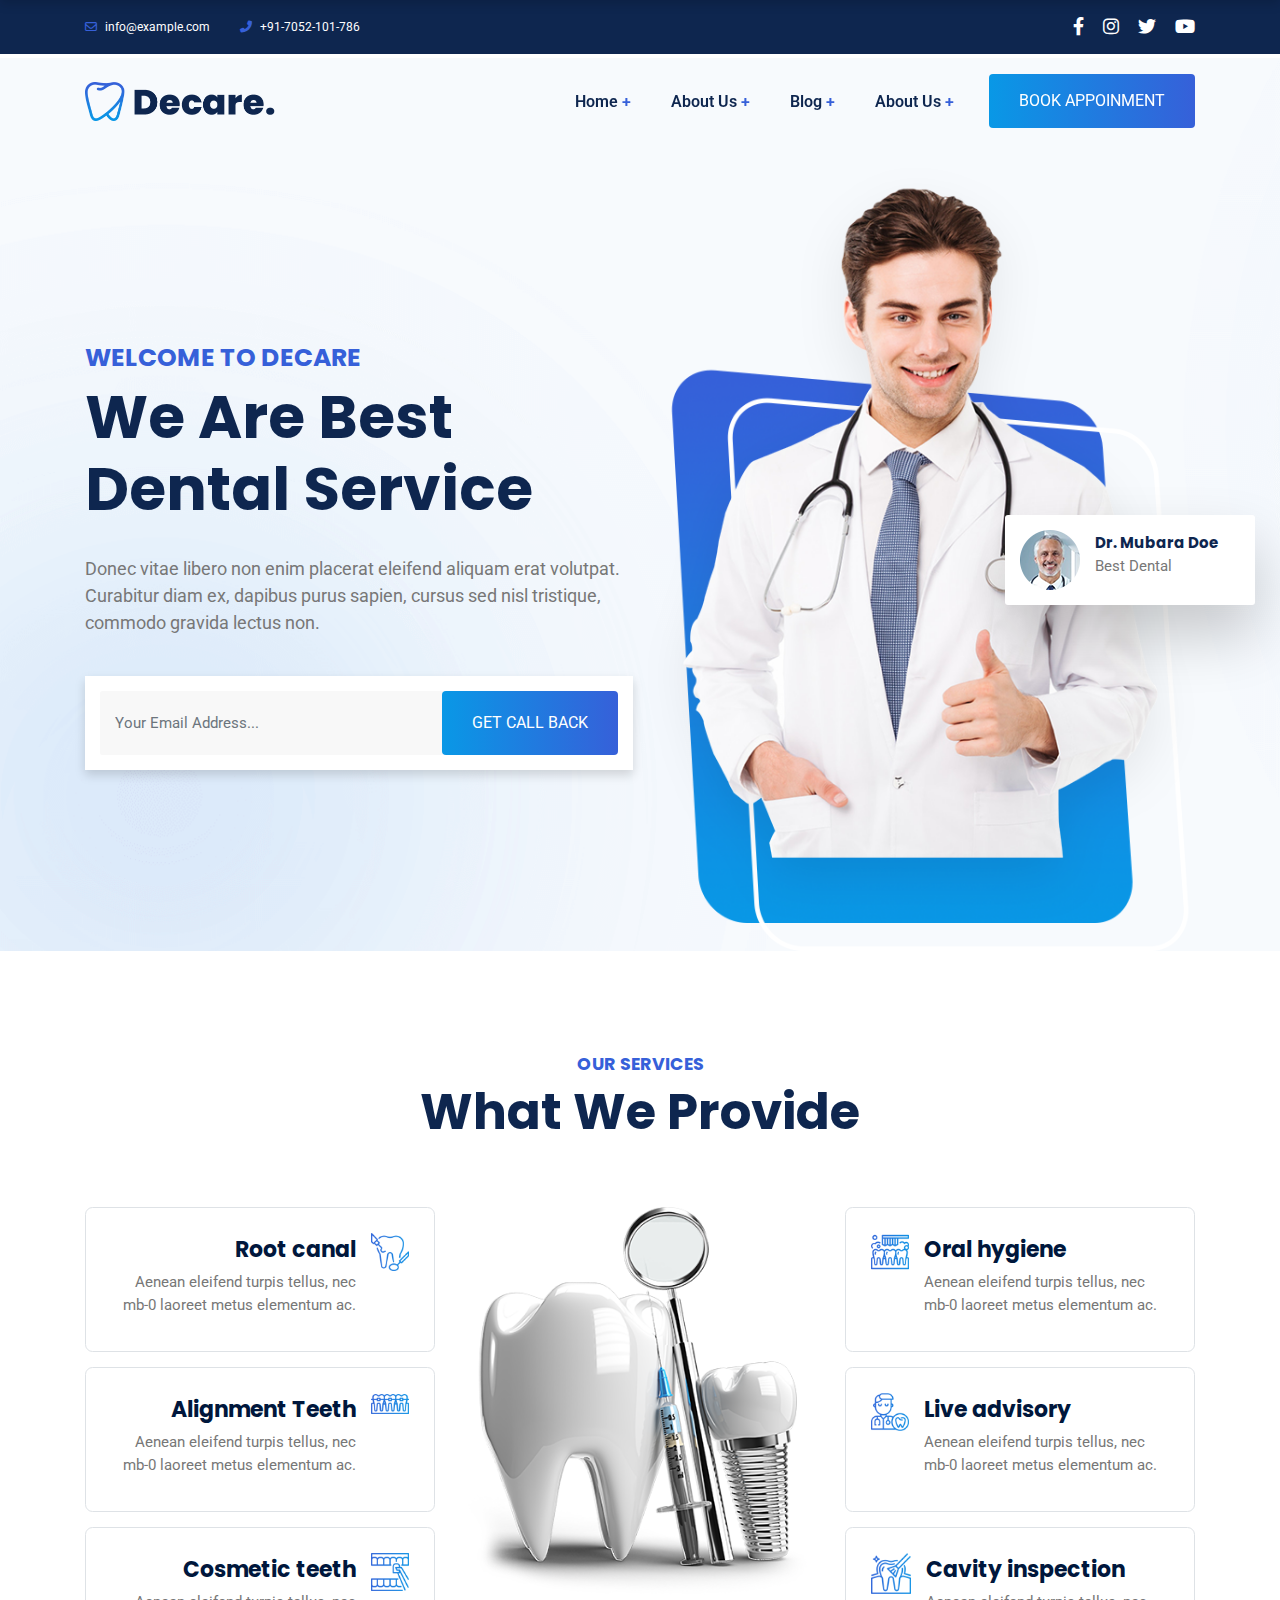
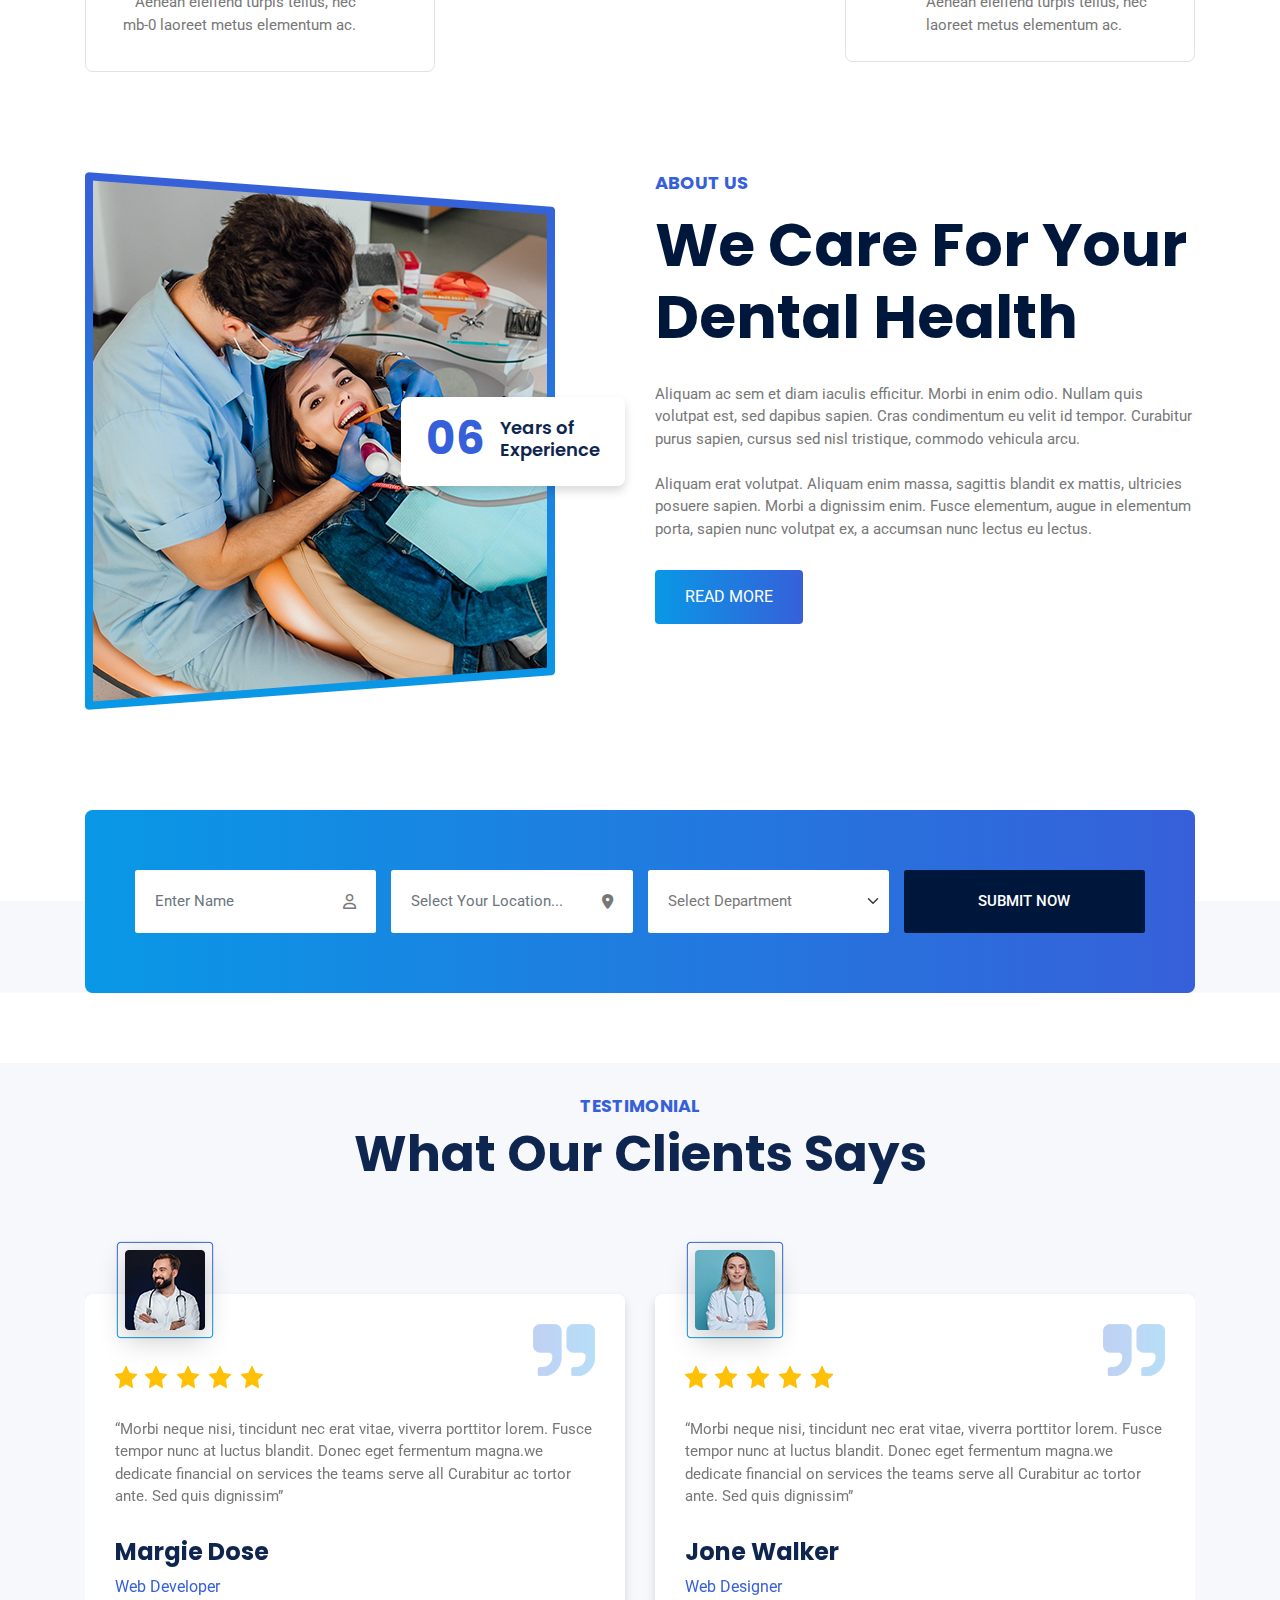
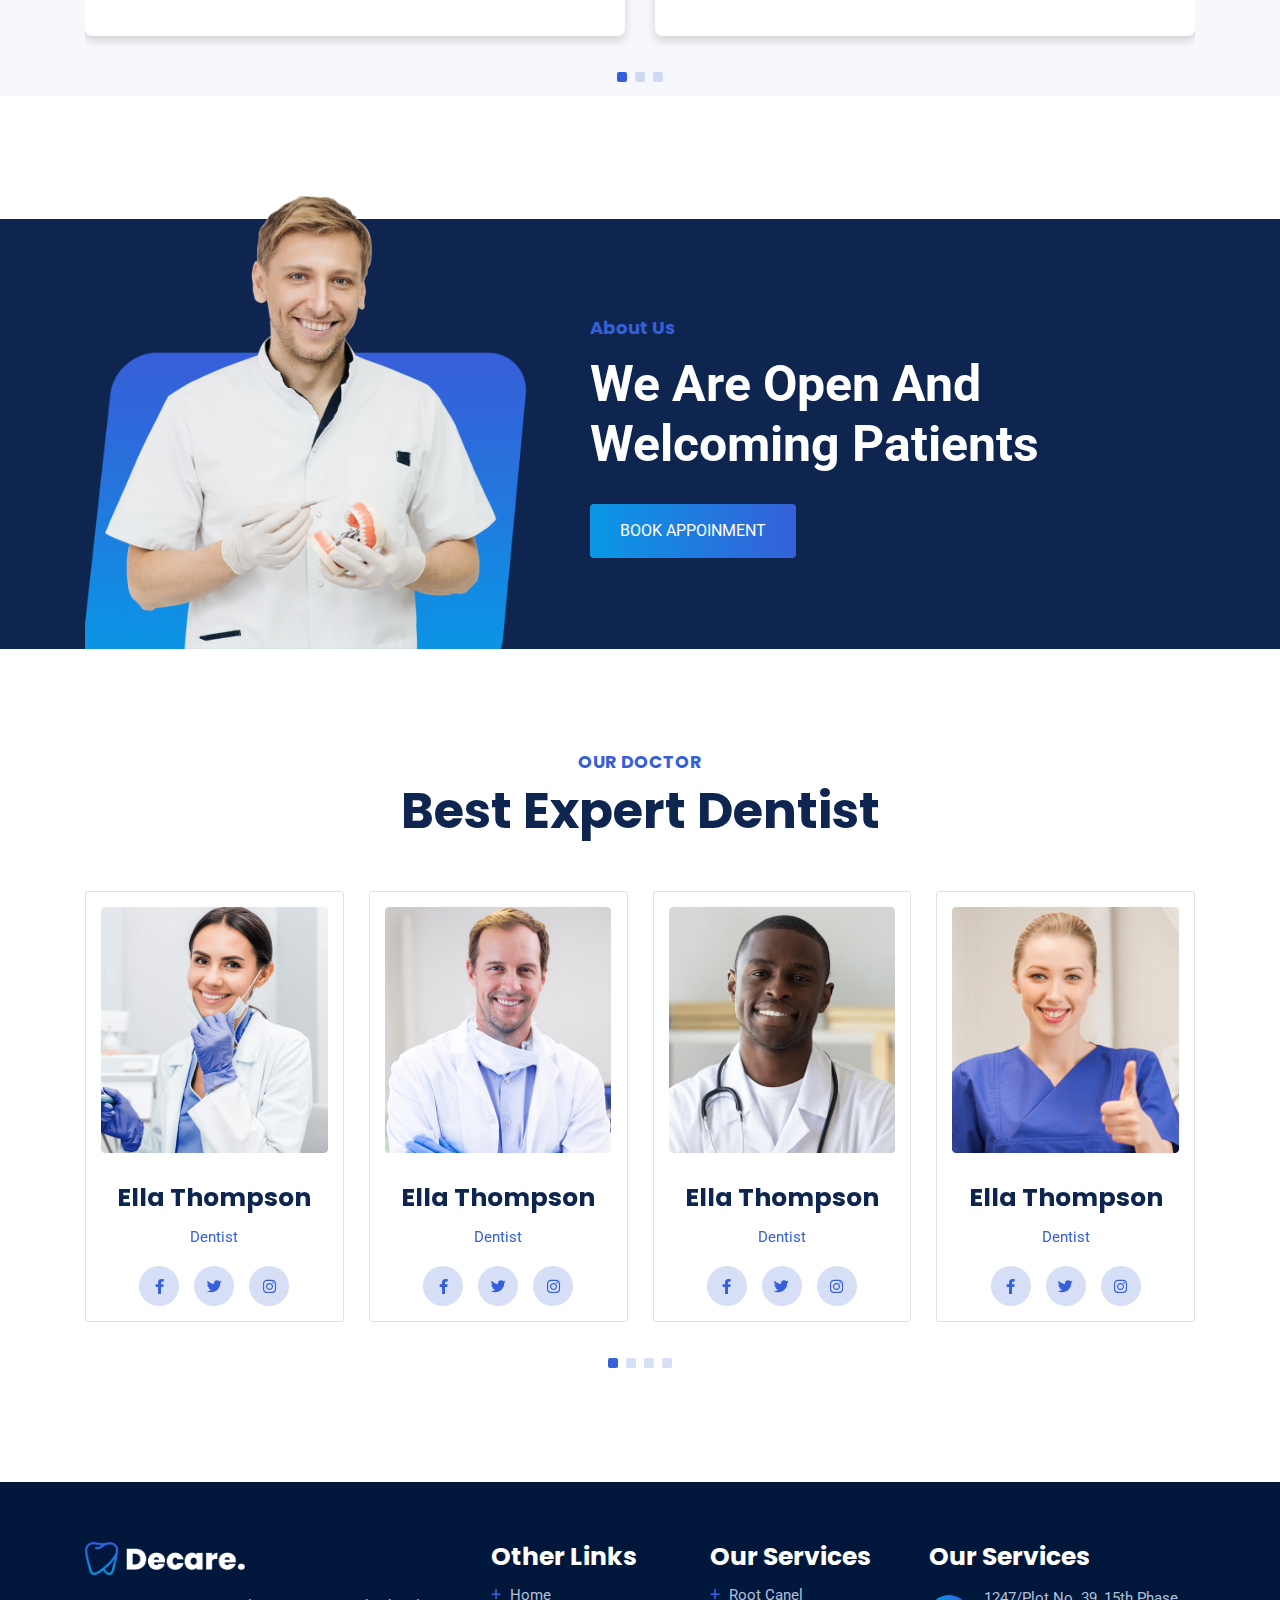
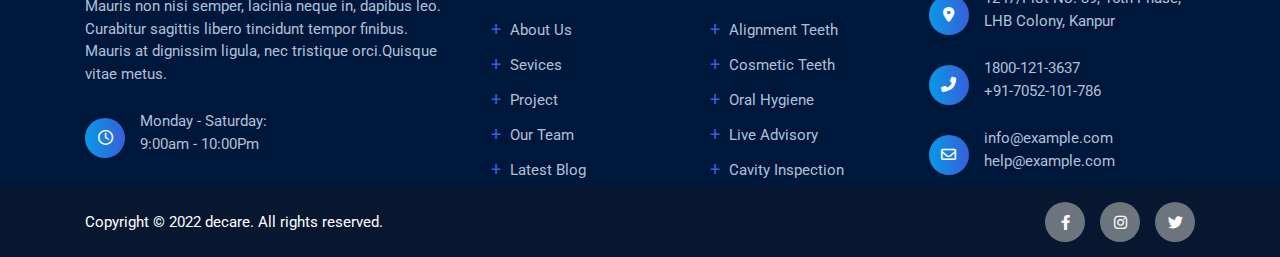
==== commit 50f3a071: "initial commit" ====
--- a/index.html
+++ b/index.html
@@ -890,7 +890,7 @@
                         Copyright &copy; 2022 decare. All rights reserved.
                     </p>
 
-                    <div class="socialIcons d-flex gap-4">
+                    <div class="socialIcons d-flex gap-3 gap-sm-4">
                         <a href="#" class="circleIcon bgImgNone bg-secondary text-white">
                             <i class="fa-brands fa-facebook-f"></i>
                         </a>
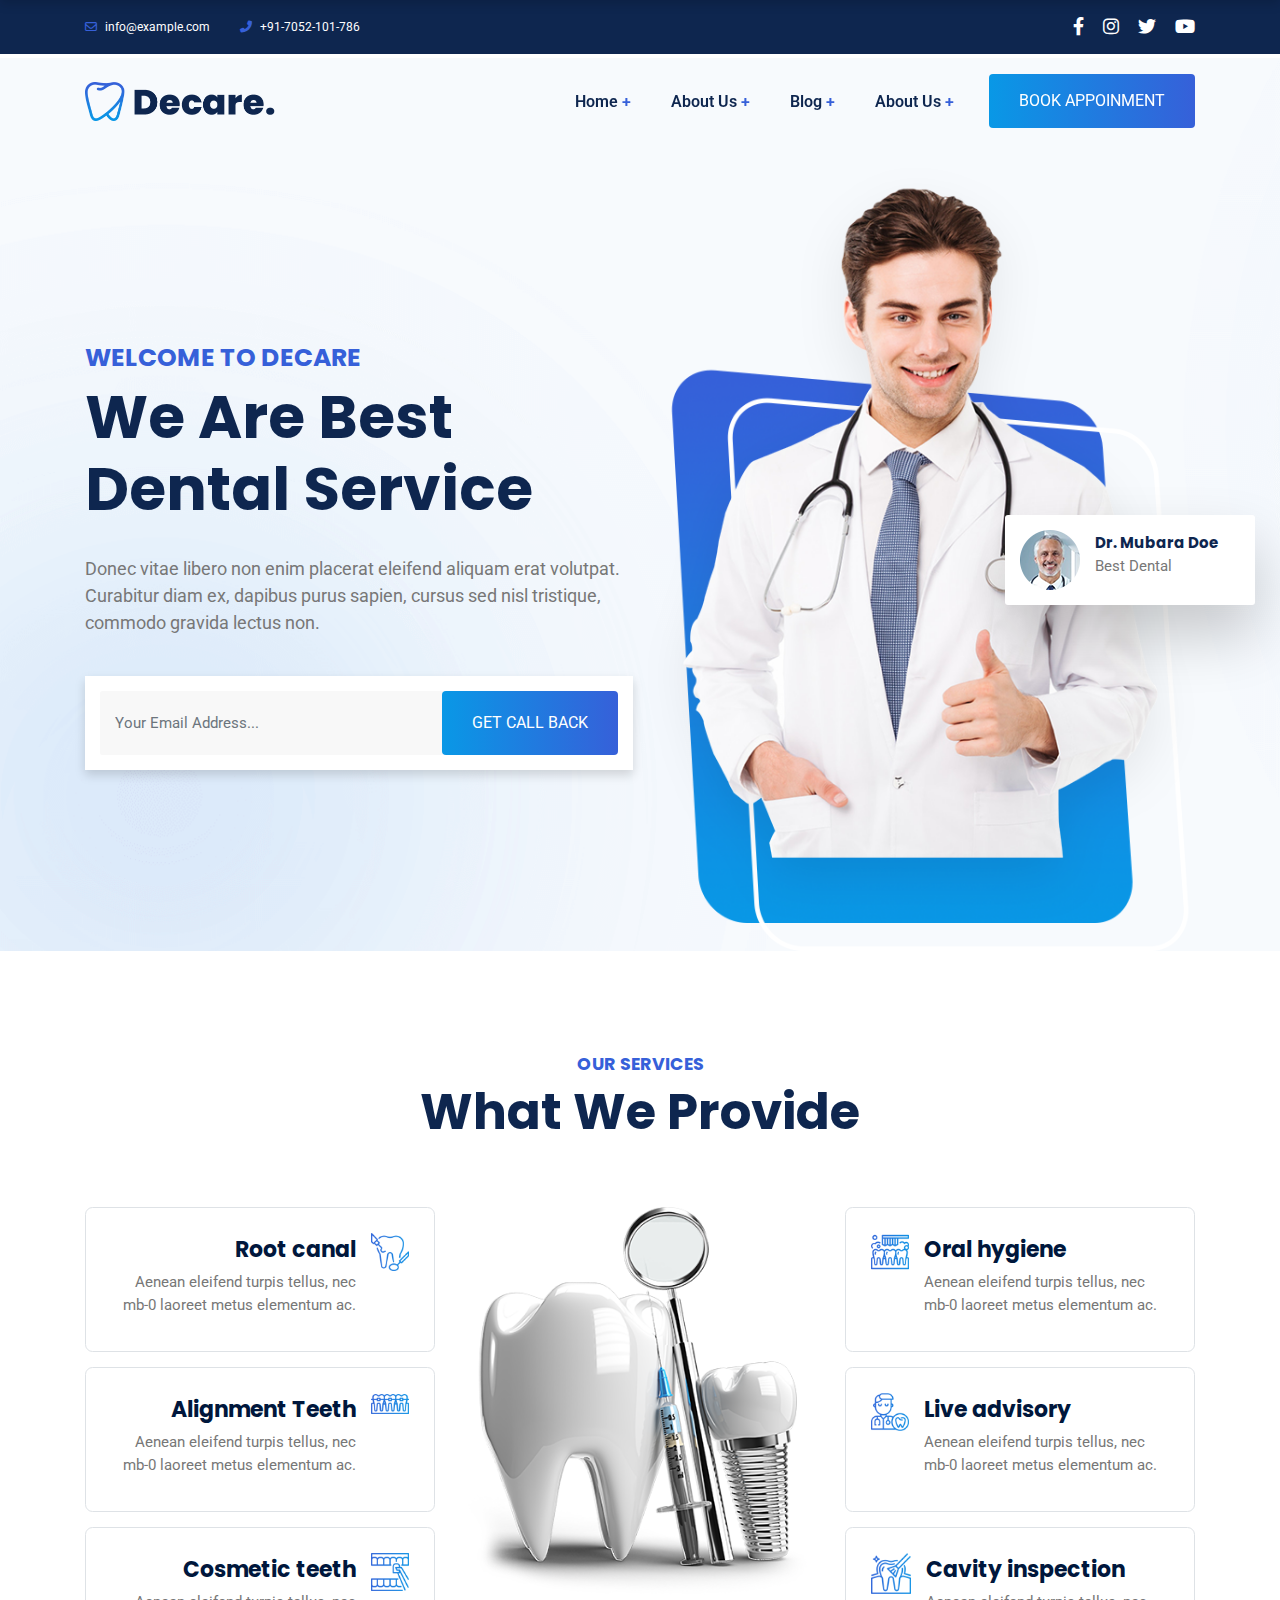
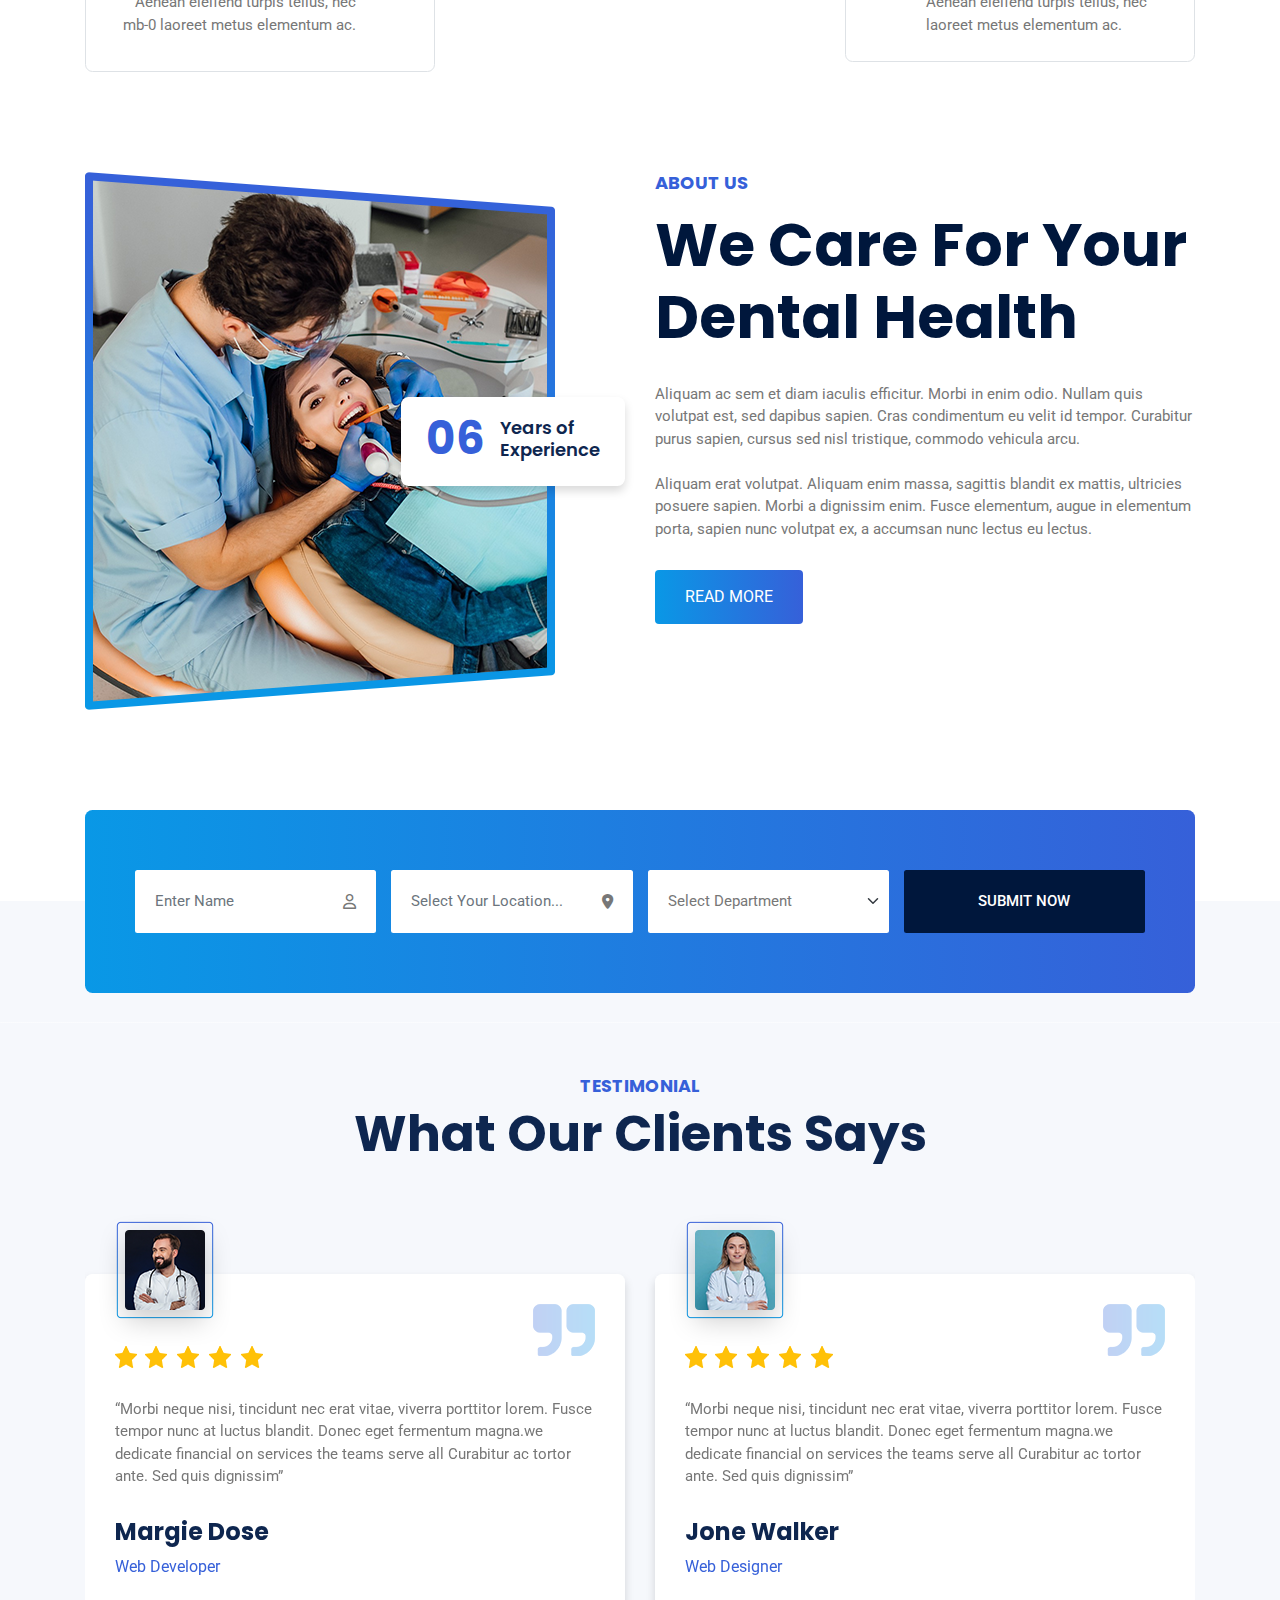
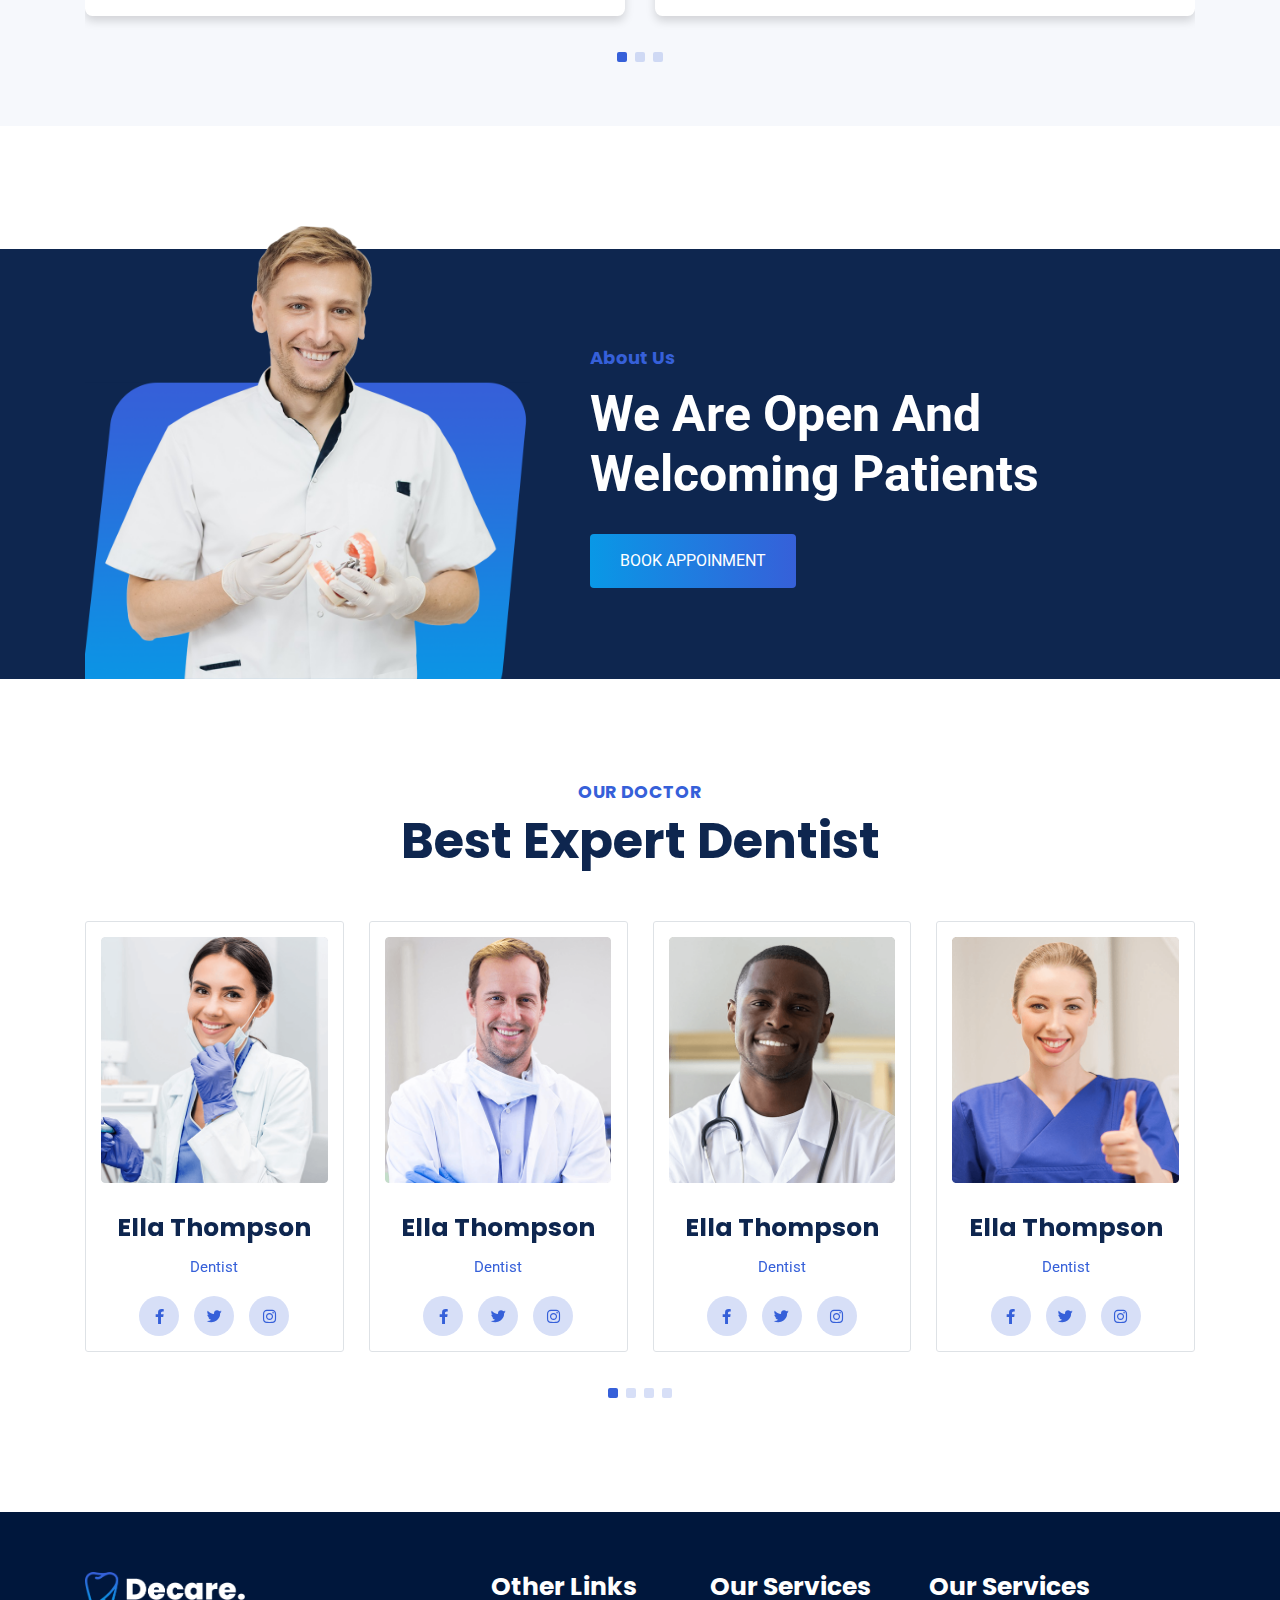
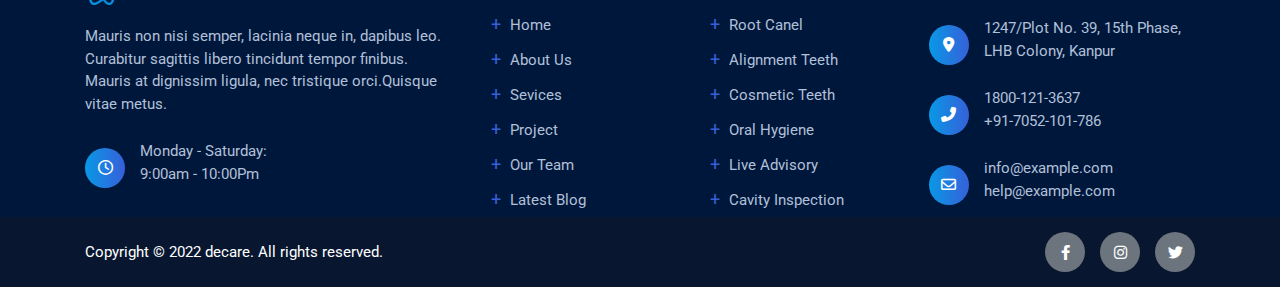
==== commit b23df830: "initial commit" ====
--- a/index.html
+++ b/index.html
@@ -27,7 +27,7 @@
 
     <!-- Custom CSS -->
     <link rel="stylesheet" href="assets/css/main.css" />
-    <title>Dental Care</title>
+    <title>DentalCare</title>
 </head>
 
 <body>
@@ -409,10 +409,10 @@
 
 
         <!-- Booking Section Starts Here -->
-        <section class="booking"
-            style="background-image: radial-gradient(var(--textColorLight4), var(--textColorLight4));background-repeat: no-repeat;background-size: 100% 50%; background-position: bottom;">
-            <div class="container">
-                <div class="bgGradient rounded-4 px-50 py-60">
+        <section class="booking pb-5 mb-0"
+            style="background-image: radial-gradient(var(--textColorLight4), var(--textColorLight4));background-repeat: no-repeat;background-size: 100% calc(50% + 1.5rem); background-position: bottom;">
+            <div class="container">
+                <div class="bgGradient rounded-4 px-50 py-60 bookingBox">
                     <form action="">
                         <div class="row g-4 justify-content-center">
 
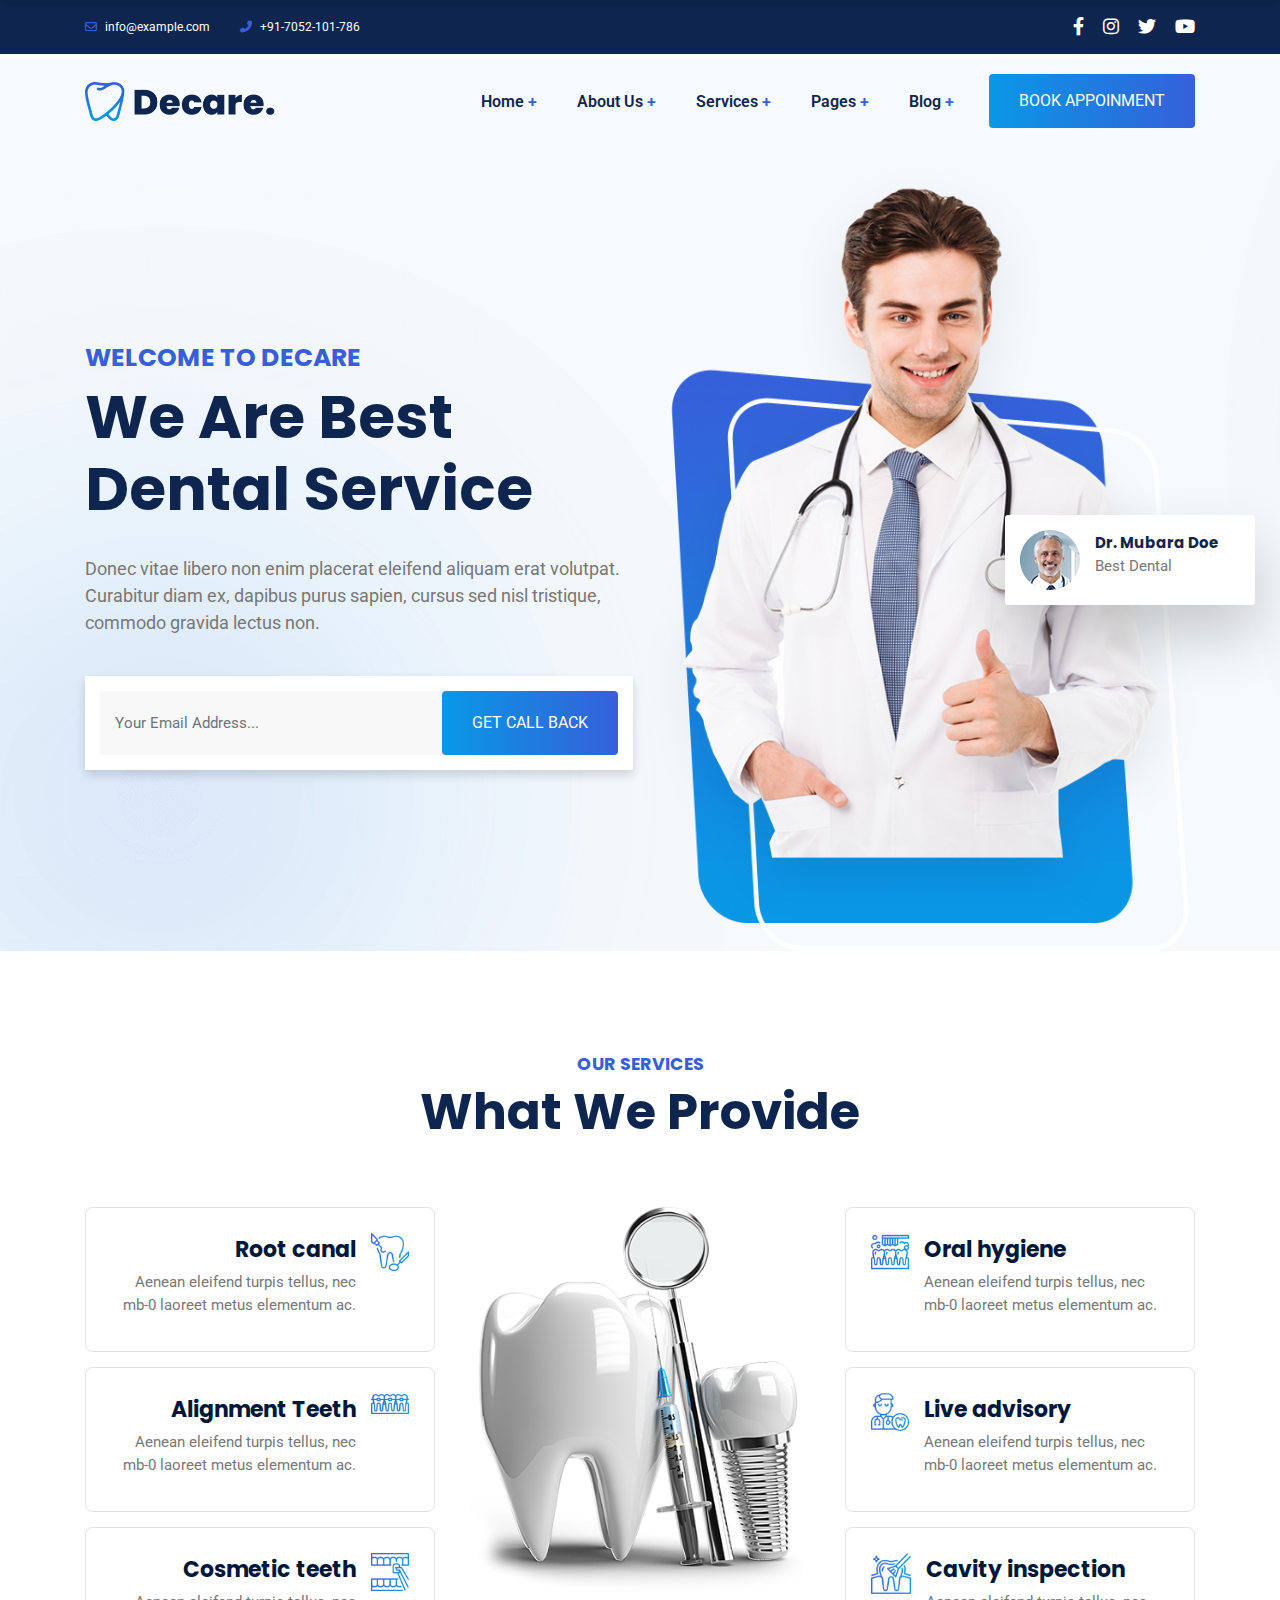
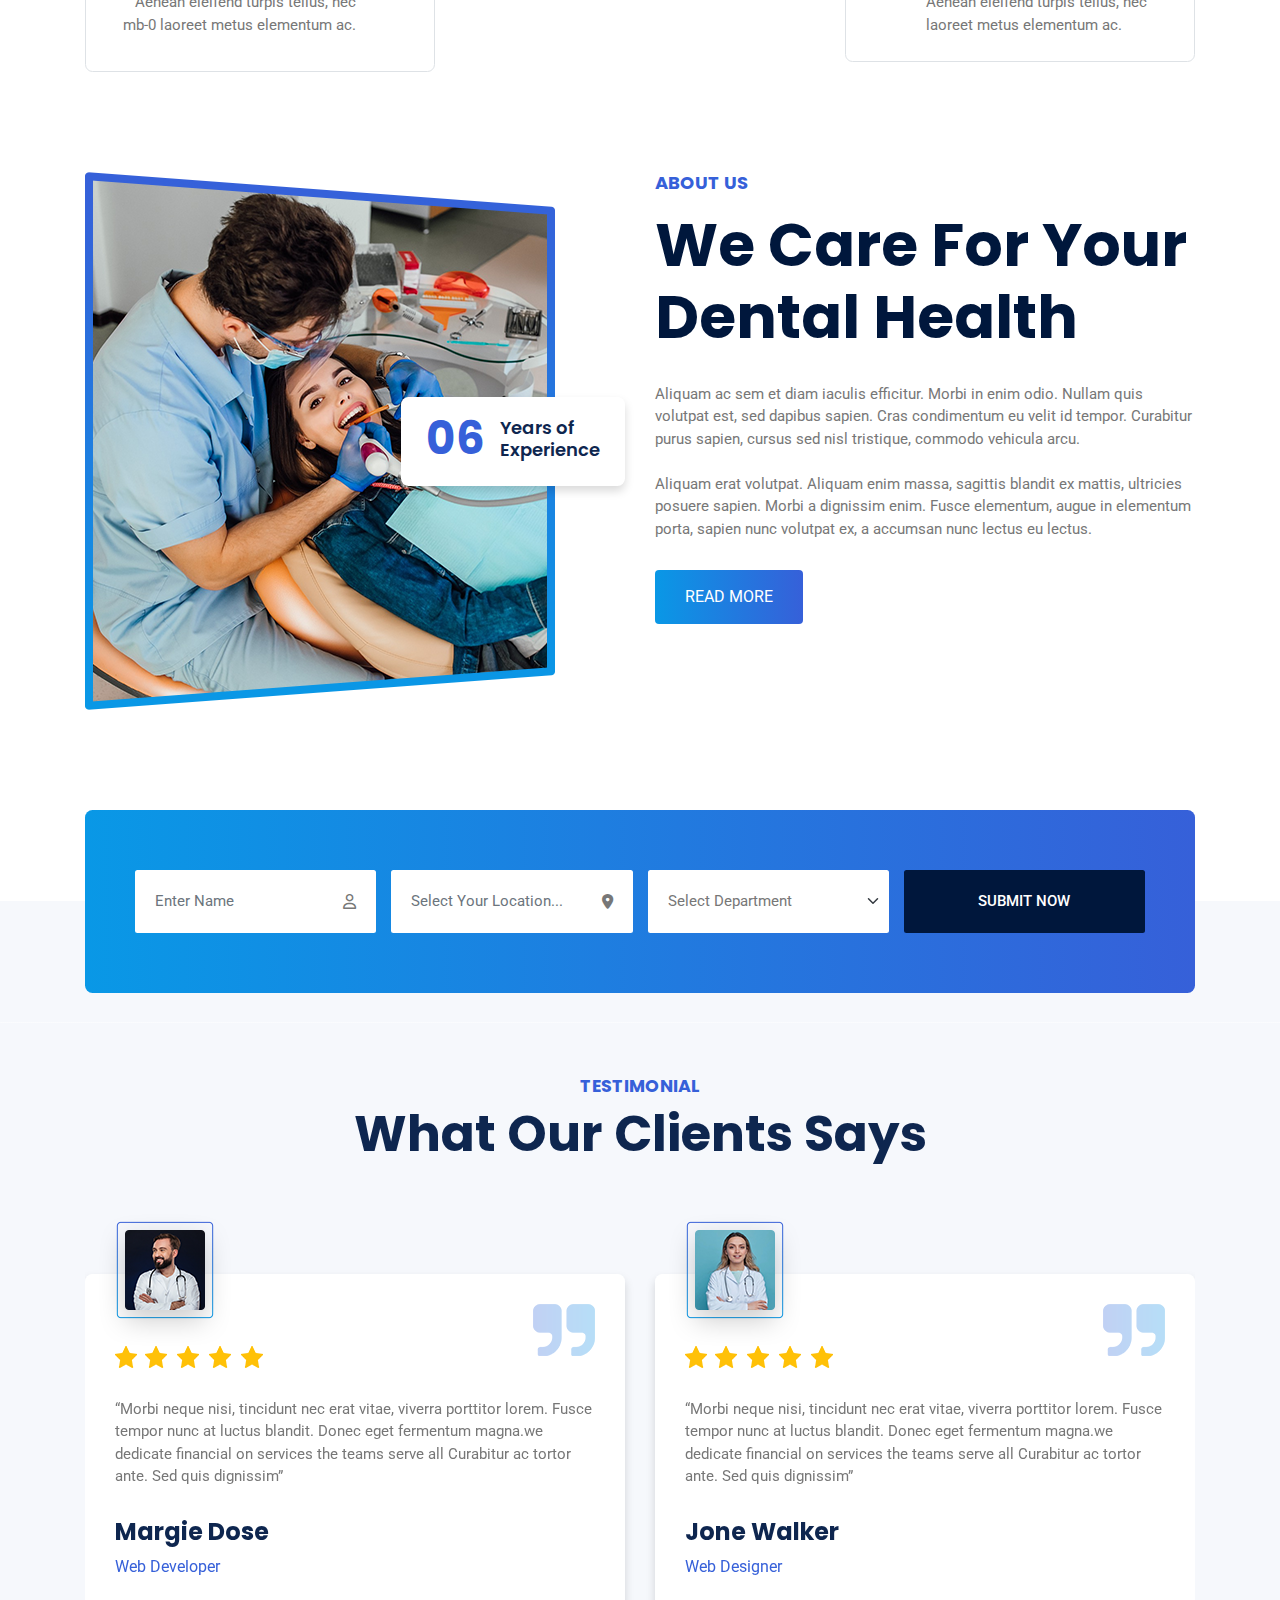
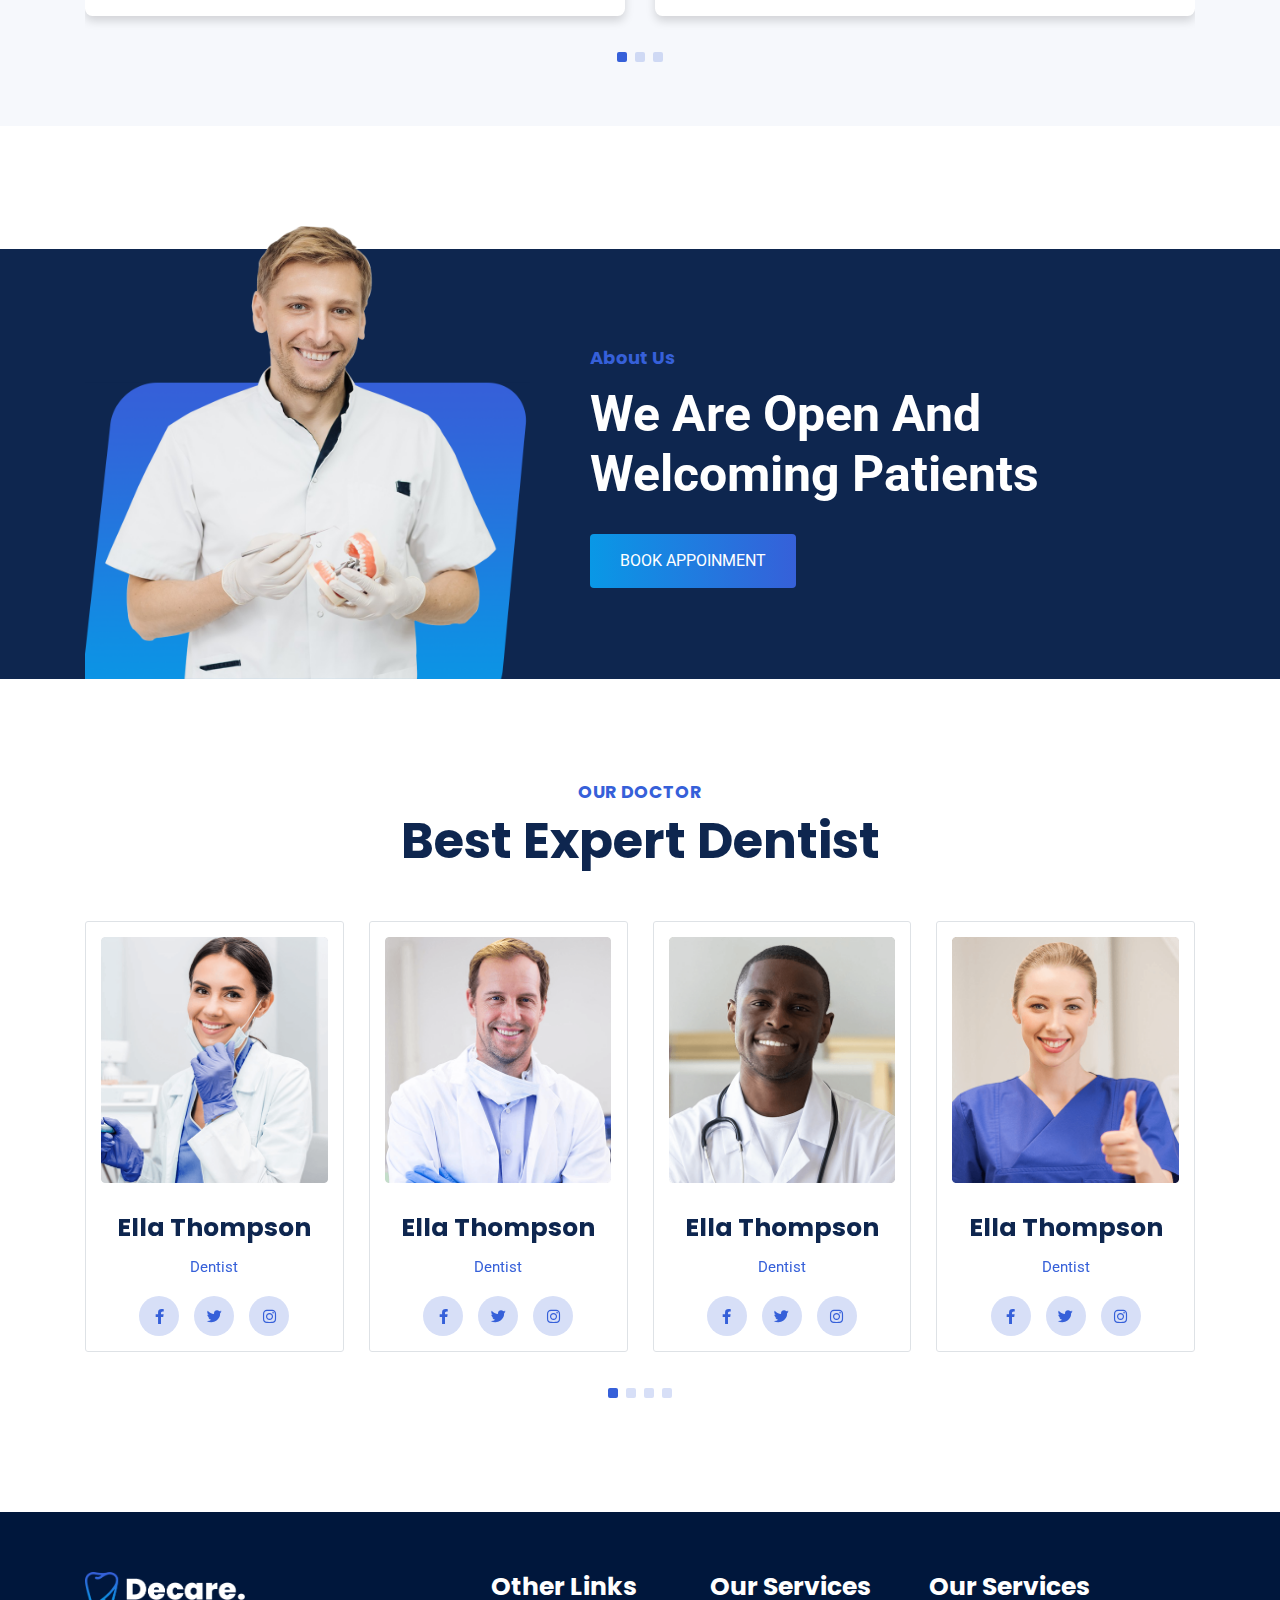
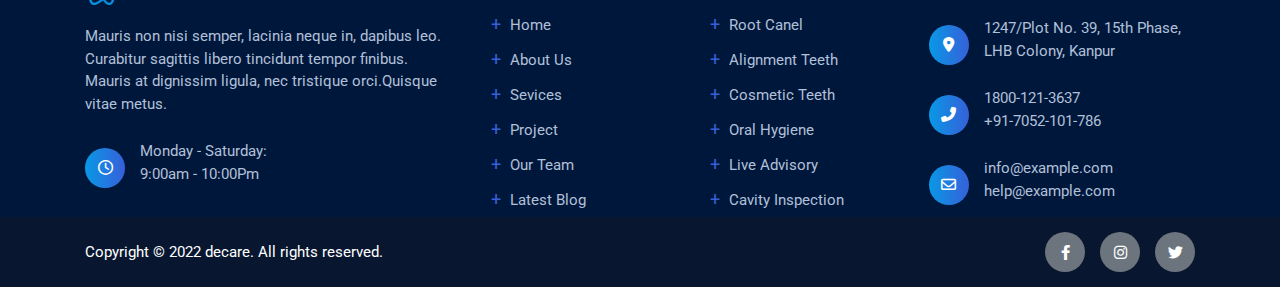
==== commit 5b433399: "initial commit" ====
--- a/index.html
+++ b/index.html
@@ -102,33 +102,67 @@
 
                 <div class="collapse navbar-collapse" id="navbarMain">
                     <ul
-                        class="navbar-nav ms-auto mt-4 mt-lg-0 mb-2 mb-lg-0 fontRoboto fw-semibold align-items-center gap-4 gap-lg-5 text-capitalize">
+                        class="navbar-nav align-items-lg-center ms-auto mt-4 mt-lg-0 mb-2 mb-lg-0 fontRoboto fw-semibold gap-4 gap-lg-5 text-capitalize">
                         <li class="nav-item">
-                            <a class="nav-link textColor hoverThemeDark" aria-current="page" href="index.html">
+                            <a class="nav-link textColor hoverThemeDark" href="index.html">
                                 Home
                                 <span class="themeColorDark">+</span>
                             </a>
                         </li>
                         <li class="nav-item">
-                            <a class="nav-link textColor hoverThemeDark" aria-current="page" href="index.html">
+                            <a class="nav-link textColor hoverThemeDark" href="index.html">
                                 About Us
                                 <span class="themeColorDark">+</span>
                             </a>
                         </li>
+                        <li class="nav-item dropdown" data-bs-toggle="collapse" href="#collapseService">
+                            <a class="nav-link textColor hoverThemeDark" href="services.html">
+                                Services
+                                <span class="themeColorDark">+</span>
+                            </a>
+                            <ul class="submenu collapse" id="collapseService">
+                                <li class="nav-item">
+                                    <a href="#" class="nav-link textColorDark hoverThemeDark">Serive 1</a>
+                                </li>
+                                <li class="nav-item">
+                                    <a href="#" class="nav-link textColorDark hoverThemeDark">Serive 2</a>
+                                </li>
+                                <li class="nav-item">
+                                    <a href="#" class="nav-link textColorDark hoverThemeDark">Serive 3</a>
+                                </li>
+                                <li class="nav-item">
+                                    <a href="#" class="nav-link textColorDark hoverThemeDark">Serive 4</a>
+                                </li>
+                            </ul>
+                        </li>
+                        <li class="nav-item dropdown" data-bs-toggle="collapse" href="#collapsePages">
+                            <a class="nav-link textColor hoverThemeDark" href="pages.html">
+                                Pages
+                                <span class="themeColorDark">+</span>
+                            </a>
+                            <ul class="submenu collapse" id="collapsePages">
+                                <li class="nav-item">
+                                    <a href="#" class="nav-link textColorDark hoverThemeDark">Page 1</a>
+                                </li>
+                                <li class="nav-item">
+                                    <a href="#" class="nav-link textColorDark hoverThemeDark">Page 2</a>
+                                </li>
+                                <li class="nav-item">
+                                    <a href="#" class="nav-link textColorDark hoverThemeDark">Page 3</a>
+                                </li>
+                                <li class="nav-item">
+                                    <a href="#" class="nav-link textColorDark hoverThemeDark">Page 4</a>
+                                </li>
+                            </ul>
+                        </li>
                         <li class="nav-item">
-                            <a class="nav-link textColor hoverThemeDark" aria-current="page" href="blog.html">
+                            <a class="nav-link textColor hoverThemeDark" href="blog.html">
                                 Blog
                                 <span class="themeColorDark">+</span>
                             </a>
                         </li>
                         <li class="nav-item">
-                            <a class="nav-link textColor hoverThemeDark" aria-current="page" href="contact.html">
-                                About Us
-                                <span class="themeColorDark">+</span>
-                            </a>
-                        </li>
-                        <li class="nav-item">
-                            <a class="btn btnPrimary py-4" aria-current="page" href="contact.html">
+                            <a class="btn btnPrimary py-4" href="contact.html">
                                 Book appoinment
                             </a>
                         </li>
